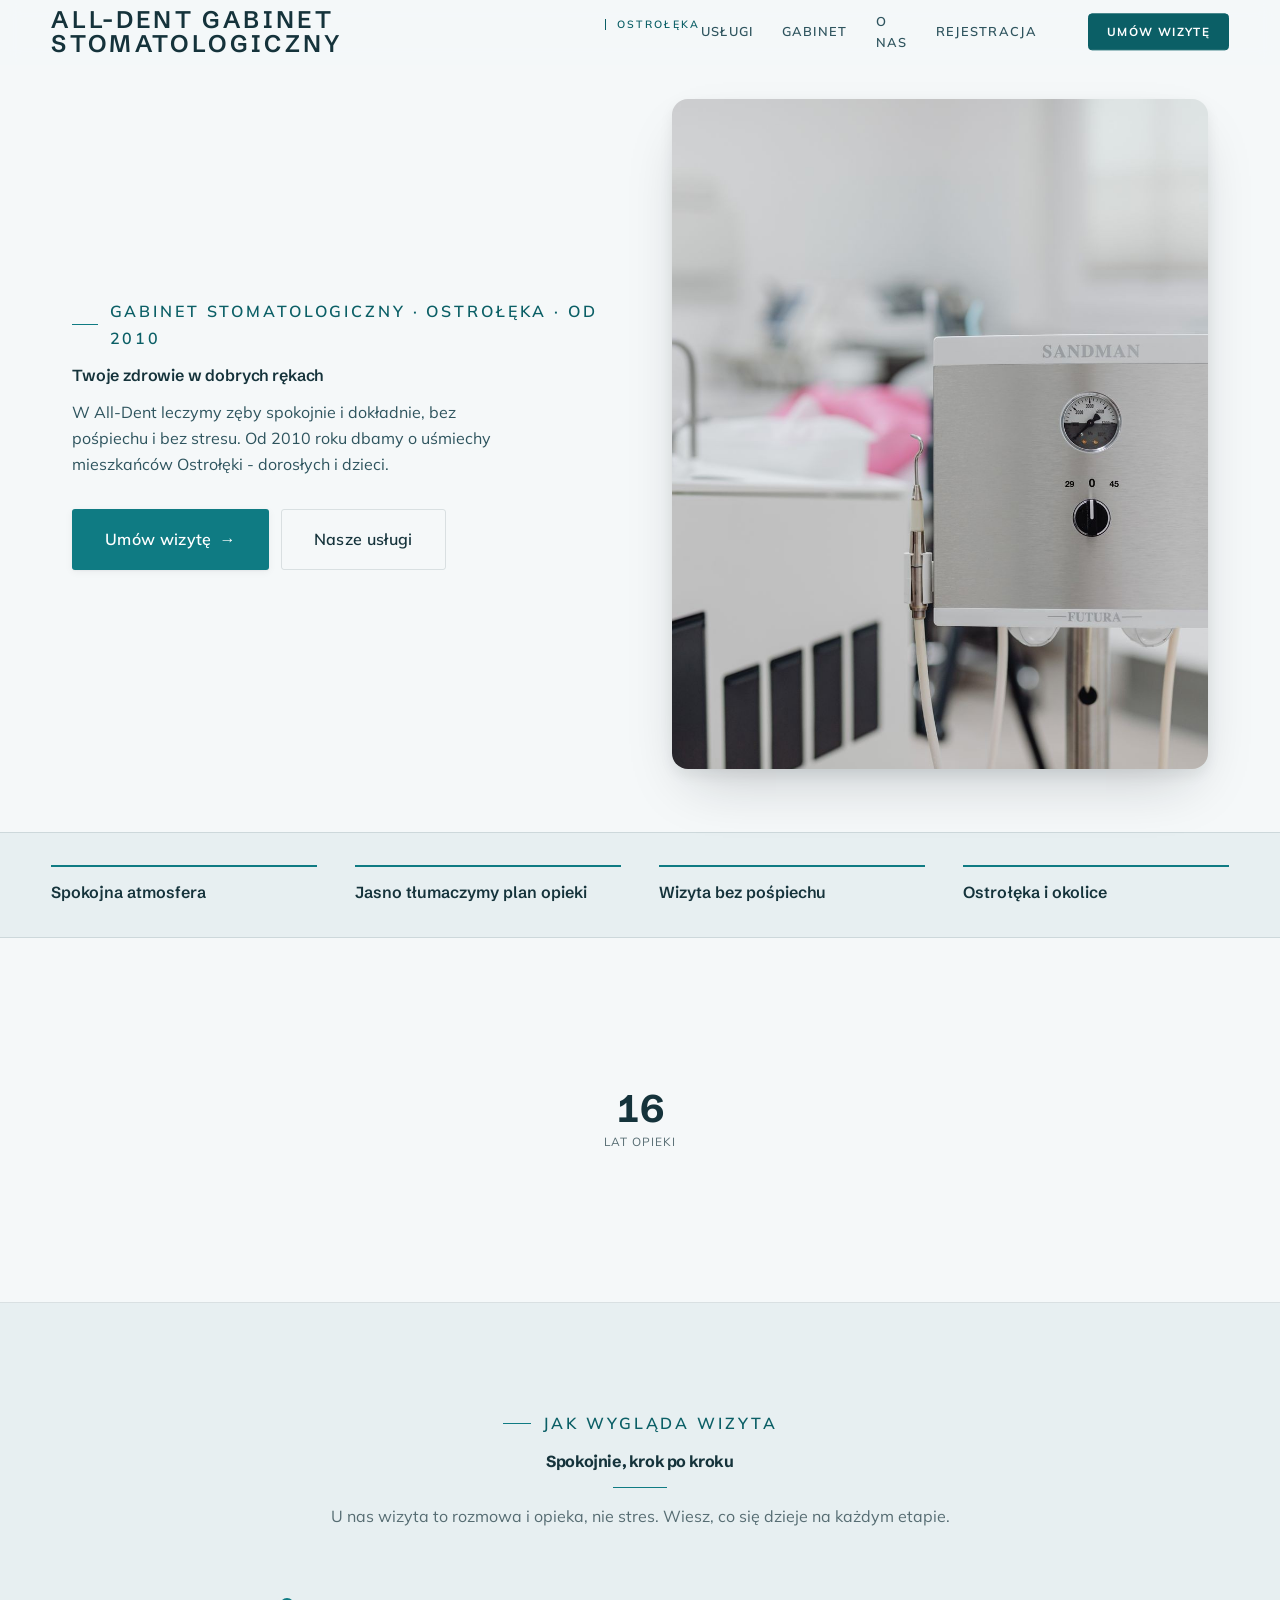
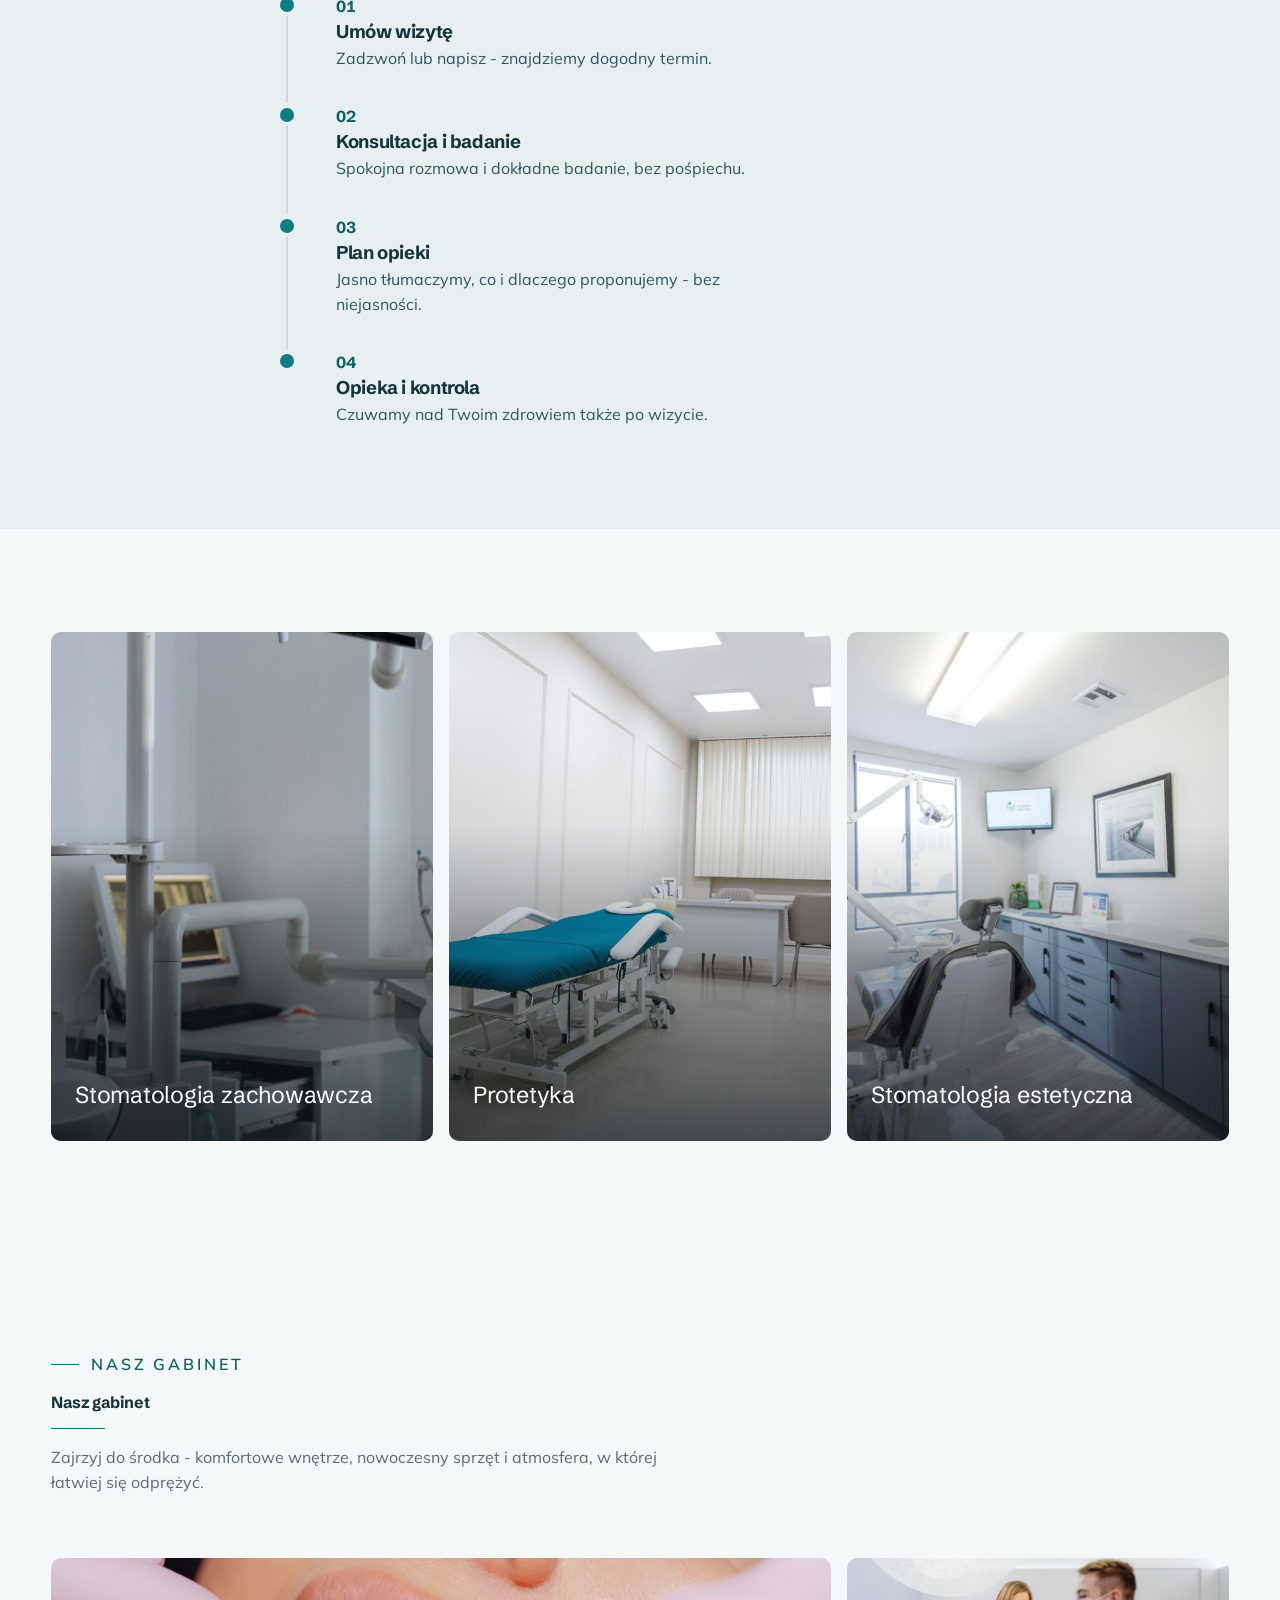
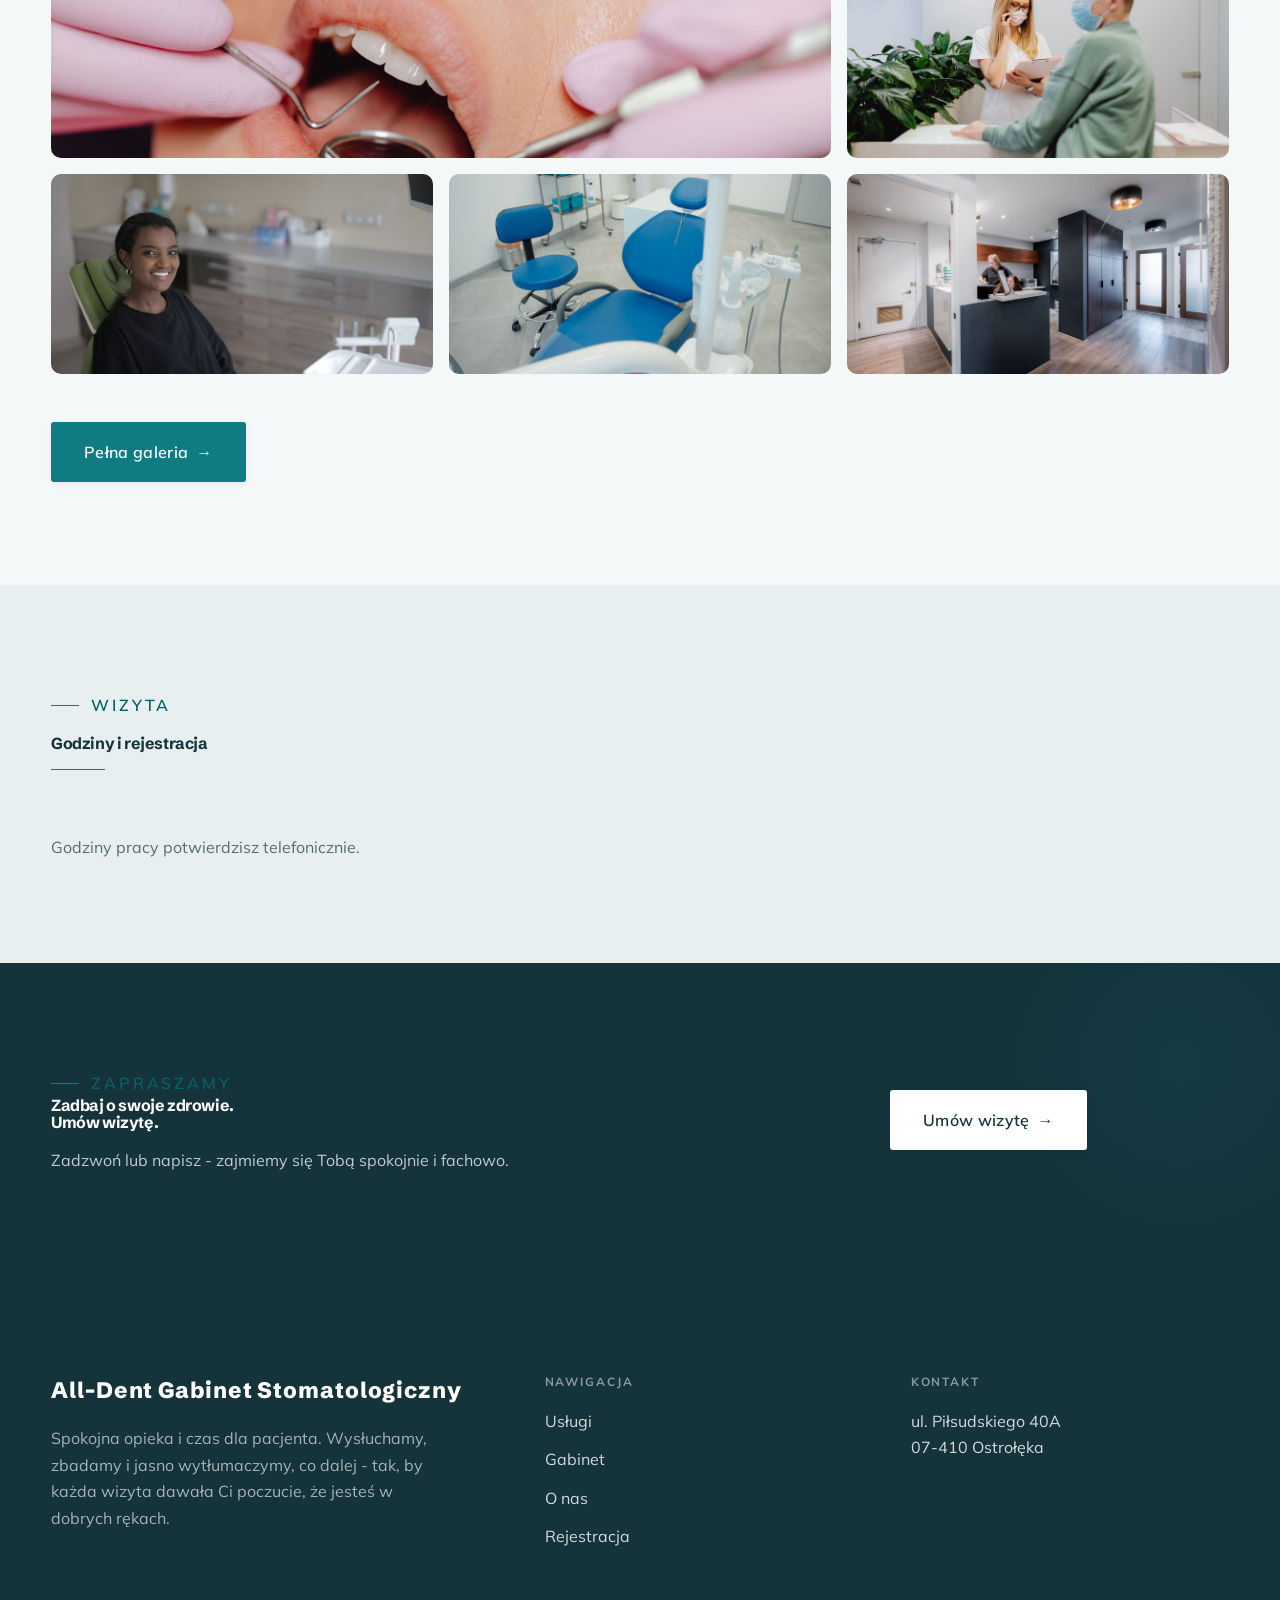
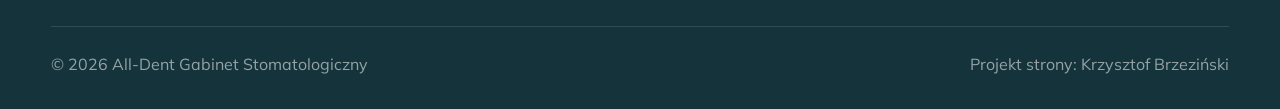
==== index.html @ 3e4795da "Strona demo: cezary-pakula" ====
<!DOCTYPE html>
<html lang="pl">
<head>
<meta charset="UTF-8">
<meta name="viewport" content="width=device-width, initial-scale=1.0">
<title>All-Dent Gabinet Stomatologiczny - Gabinet stomatologiczny · Ostrołęka</title>
<meta name="description" content="All-Dent Gabinet Stomatologiczny - gabinet stomatologiczny w Ostrołęce od 2010 roku. Stomatologia zachowawcza, estetyczna, protetyka, leczenie kanałowe i opieka nad dziećmi w spokojnej, dyskretnej atmosferze. Umów wizytę.">
<link rel="preconnect" href="https://fonts.googleapis.com">
<link rel="preconnect" href="https://fonts.gstatic.com" crossorigin>
<link href="https://fonts.googleapis.com/css2?family=Schibsted+Grotesk:wght@500;600;700&family=Mulish:wght@400;500;600;700&display=swap" rel="stylesheet">
<link rel="stylesheet" href="assets/styles.css">
</head>
<body>

<header class="nav">
  <div class="wrap nav-inner">
    <a class="brand" href="index.html"><span class="name">All-Dent Gabinet Stomatologiczny</span><span class="sub">Ostrołęka</span></a>
    <nav class="nav-links">
      <a href="oferta.html">Usługi</a>
      <a href="realizacje.html">Gabinet</a>
      <a href="o-nas.html">O nas</a>
      <a href="kontakt.html">Rejestracja</a>
      <a href="kontakt.html" class="btn btn-accent">Umów wizytę</a>
    </nav>
    <button class="nav-toggle" aria-label="Menu"><span></span><span></span><span></span></button>
  </div>
</header>

<section class="hero-klinika">
  <img class="hk-photo" src="img/hero.jpg" alt="All-Dent Gabinet Stomatologiczny">
  <div class="hk-panel">
      <span class="eyebrow">Gabinet stomatologiczny · Ostrołęka · od 2010</span>
      <h1 class="hk-title">Twoje zdrowie w dobrych rękach</h1>
      <p class="hk-lead">W All-Dent leczymy zęby spokojnie i dokładnie, bez pośpiechu i bez stresu. Od 2010 roku dbamy o uśmiechy mieszkańców Ostrołęki - dorosłych i dzieci.</p>
      <div class="hk-actions">
        <a href="kontakt.html" class="btn btn-accent">Umów wizytę <span class="arr">→</span></a>
        <a href="oferta.html" class="btn btn-ghost">Nasze usługi</a>
      </div>
  </div>
</section>
<section class="komfort-bar">
  <div class="wrap">
    <ul class="kb-row">
      <li class="reveal"><span class="kb-tick"></span>Spokojna atmosfera</li>
      <li class="reveal"><span class="kb-tick"></span>Jasno tłumaczymy plan opieki</li>
      <li class="reveal"><span class="kb-tick"></span>Wizyta bez pośpiechu</li>
      <li class="reveal"><span class="kb-tick"></span>Ostrołęka i okolice</li>
    </ul>
  </div>
</section>
<section class="trust-band-klinika">
  <div class="wrap">
    <div class="kt-stats">
      <div class="kt-stat reveal"><span class="kt-num">16</span><span class="kt-lab">lat opieki</span></div>
    </div>
  </div>
</section>
<section class="proces klinika">
  <div class="wrap">
    <div class="head center reveal">
      <span class="eyebrow">Jak wygląda wizyta</span>
      <h2>Spokojnie, krok po kroku</h2>
      <p>U nas wizyta to rozmowa i opieka, nie stres. Wiesz, co się dzieje na każdym etapie.</p>
    </div>
    <ol class="proces-line">
      <li class="reveal"><span class="pno">01</span><h3>Umów wizytę</h3><p>Zadzwoń lub napisz - znajdziemy dogodny termin.</p></li>
      <li class="reveal"><span class="pno">02</span><h3>Konsultacja i badanie</h3><p>Spokojna rozmowa i dokładne badanie, bez pośpiechu.</p></li>
      <li class="reveal"><span class="pno">03</span><h3>Plan opieki</h3><p>Jasno tłumaczymy, co i dlaczego proponujemy - bez niejasności.</p></li>
      <li class="reveal"><span class="pno">04</span><h3>Opieka i kontrola</h3><p>Czuwamy nad Twoim zdrowiem także po wizycie.</p></li>
    </ol>
  </div>
</section>
<section class="gateways-band">
  <div class="wrap">
    <div class="gateways">
      <a href="oferta.html" class="gateway reveal"><img src="img/g1.jpg" alt="Stomatologia zachowawcza" loading="lazy"><span class="g-ttl">Stomatologia zachowawcza</span></a>
      <a href="oferta.html" class="gateway reveal"><img src="img/g2.jpg" alt="Protetyka" loading="lazy"><span class="g-ttl">Protetyka</span></a>
      <a href="oferta.html" class="gateway reveal"><img src="img/g3.jpg" alt="Stomatologia estetyczna" loading="lazy"><span class="g-ttl">Stomatologia estetyczna</span></a>
    </div>
  </div>
</section>
<section>
  <div class="wrap">
    <div class="head reveal">
      <span class="eyebrow">Nasz gabinet</span>
      <h2>Nasz gabinet</h2>
      <p>Zajrzyj do środka - komfortowe wnętrze, nowoczesny sprzęt i atmosfera, w której łatwiej się odprężyć.</p>
    </div>
    <div class="gallery">
      <div class="tile t-two3 reveal"><img src="img/g4.jpg" alt="Precyzyjne leczenie" loading="lazy"><div class="cap">Precyzyjne leczenie</div></div>
      <div class="tile t-third reveal"><img src="img/g5.jpg" alt="Rejestracja i konsultacja" loading="lazy"><div class="cap">Rejestracja i konsultacja</div></div>
      <div class="tile t-third reveal"><img src="img/g6.jpg" alt="Wizyta bez stresu" loading="lazy"><div class="cap">Wizyta bez stresu</div></div>
      <div class="tile t-third reveal"><img src="img/g7.jpg" alt="All-Dent Gabinet Stomatologiczny" loading="lazy"></div>
      <div class="tile t-third reveal"><img src="img/g8.jpg" alt="All-Dent Gabinet Stomatologiczny" loading="lazy"></div>
    </div>
    <div style="margin-top:var(--space-7)" class="reveal"><a href="realizacje.html" class="btn btn-accent">Pełna galeria <span class="arr">→</span></a></div>
  </div>
</section>
<section class="trust">
  <div class="wrap">
    <div class="head reveal">
      <span class="eyebrow">Wizyta</span>
      <h2>Godziny i rejestracja</h2>
    </div>
    <p class="reveal" style="color:var(--muted);max-width:48ch">Godziny pracy potwierdzisz telefonicznie.</p>
  </div>
</section>
<section class="cta">
  <div class="wrap">
    <div class="reveal">
      <span class="eyebrow">Zapraszamy</span>
      <h2>Zadbaj o swoje zdrowie. Umów wizytę.</h2>
      <p>Zadzwoń lub napisz - zajmiemy się Tobą spokojnie i fachowo.</p>
    </div>
    <div class="cta-actions reveal">
      <a href="kontakt.html" class="btn btn-light">Umów wizytę <span class="arr">→</span></a>
    </div>
  </div>
</section>

<footer>
  <div class="wrap">
    <div class="foot-grid">
      <div class="foot-brand">
        <div class="name">All-Dent Gabinet Stomatologiczny</div>
        <p>Spokojna opieka i czas dla pacjenta. Wysłuchamy, zbadamy i jasno wytłumaczymy, co dalej - tak, by każda wizyta dawała Ci poczucie, że jesteś w dobrych rękach.</p>
      </div>
      <div class="foot-col">
        <h4>Nawigacja</h4>
        <a href="oferta.html">Usługi</a>
        <a href="realizacje.html">Gabinet</a>
        <a href="o-nas.html">O nas</a>
        <a href="kontakt.html">Rejestracja</a>
      </div>
      <div class="foot-col">
        <h4>Kontakt</h4>
        <p>ul. Piłsudskiego 40A<br>07-410 Ostrołęka</p>
      </div>
    </div>
    <div class="foot-bot">
      <span>© 2026 All-Dent Gabinet Stomatologiczny</span>
      <span>Projekt strony: Krzysztof Brzeziński</span>
    </div>
  </div>
</footer>
<div class="sticky-reserve"><a class="sr-book" href="kontakt.html">Umów wizytę</a></div>

<script src="assets/main.js"></script>
</body>
</html>
---- assets/styles.css ----
/* ============================================================
   STOLBASZ — premium, architektoniczny B2B fit-out
   Jasna paleta, zero brązu. System wg premium-web-craft.
   Projekt strony: Krzysztof Brzeziński
   ============================================================ */

:root{
  /* PALETA — jasna, architektoniczna, chłodna */
  --paper:#F5F8F9;          /* główne tło */
  --paper-2:#E7EFF1;        /* sekcje alternatywne (chłodny jasny szary) */
  --paper-3:#E7EFF1;        /* delikatne wypełnienia */
  --ink:#15333B;            /* tekst główny — chłodny grafit */
  --ink-soft:#2E545E;       /* nagłówki drugorzędne */
  --muted:#566C72;          /* tekst poboczny */
  --line:rgba(21,51,59,.12);/* hairline */
  --accent:#0F7B83;         /* stonowany petrol-slate — jedyny akcent */
  --accent-d:#0B5F66;
  --accent-soft:rgba(15,123,131,.10);
  --dark:#15333B;           /* sekcje ciemne (stopka/CTA) */

  /* ODSTĘPY — skala 4/8 */
  --space-1:4px; --space-2:8px; --space-3:12px; --space-4:16px; --space-5:24px;
  --space-6:32px; --space-7:48px; --space-8:64px; --space-9:96px; --space-10:128px;

  /* TYPOGRAFIA — fluid clamp() */
  --text-sm:clamp(.82rem,.8rem+.1vw,.9rem);
  --text-base:clamp(1rem,.97rem+.15vw,1.1rem);
  --text-lg:clamp(1.12rem,1.05rem+.3vw,1.3rem);
  --text-h3:clamp(1.2rem,1.1rem+.5vw,1.5rem);
  --text-h2:clamp(1.9rem,1.5rem+1.9vw,2.8rem);
  --text-h1:clamp(2.6rem,1.9rem+3.6vw,4.6rem);

  /* PROMIENIE — architektoniczne, raczej ostre */
  --r-sm:3px; --r-md:6px; --r-lg:10px;

  /* RUCH */
  --ease:cubic-bezier(.25,.46,.45,.94); --dur:.24s;

  /* CIENIE — miękkie, warstwowe */
  --sh-sm:0 1px 2px rgba(16,24,32,.04), 0 2px 8px rgba(16,24,32,.05);
  --sh-md:0 2px 6px rgba(16,24,32,.05), 0 12px 28px -8px rgba(16,24,32,.12);
  --sh-lg:0 6px 14px rgba(16,24,32,.07), 0 26px 56px -18px rgba(16,24,32,.22);

  --hairline:1px solid var(--line);

  --font-display:'Schibsted Grotesk','Inter',sans-serif;
  --font-body:'Mulish',sans-serif;
}

*{box-sizing:border-box;margin:0;padding:0}
html{scroll-behavior:smooth}
body{
  font-family:var(--font-body);
  font-size:var(--text-base);
  line-height:1.65;
  color:var(--ink);
  background:var(--paper);
  -webkit-font-smoothing:antialiased;
  text-rendering:optimizeLegibility;
}
img{max-width:100%;display:block}
a{color:inherit;text-decoration:none}

.wrap{width:min(92%,1180px);margin-inline:auto}
section{padding-block:clamp(52px,6.5vw,96px)}

h1,h2,h3{font-family:var(--font-display);font-weight:700;line-height:1.08;letter-spacing:-.02em;color:var(--ink)}
h1{font-size:var(--text-h1);letter-spacing:-.035em}
h2{font-size:var(--text-h2);letter-spacing:-.025em}
h3{font-size:var(--text-h3)}
p{max-width:65ch}

.eyebrow{
  font-family:var(--font-body);
  font-size:var(--text-sm);
  font-weight:600;
  letter-spacing:.18em;
  text-transform:uppercase;
  color:var(--accent);
  display:inline-flex;align-items:center;gap:var(--space-3);
}
.eyebrow::before{content:"";width:28px;height:1px;background:var(--accent);display:inline-block}

.muted{color:var(--muted)}
.lead{font-size:var(--text-lg);line-height:1.55;color:var(--ink-soft);max-width:50ch}

/* ---------- BUTTONS ---------- */
.btn{
  display:inline-flex;align-items:center;gap:var(--space-2);
  font-weight:600;font-size:var(--text-sm);letter-spacing:.02em;
  padding:var(--space-4) var(--space-6);
  border-radius:var(--r-sm);
  transition:transform var(--dur) var(--ease),box-shadow var(--dur) var(--ease),background var(--dur) var(--ease);
  cursor:pointer;border:1px solid transparent;
}
.btn-accent{background:var(--accent);color:#fff;box-shadow:var(--sh-sm)}
.btn-accent:hover{background:var(--accent-d);transform:translateY(-2px);box-shadow:var(--sh-md)}
.btn-accent:active{transform:translateY(0);box-shadow:var(--sh-sm)}
.btn-ghost{background:transparent;color:var(--ink);border-color:var(--line)}
.btn-ghost:hover{border-color:var(--accent);color:var(--accent);transform:translateY(-2px)}
.btn-light{background:#fff;color:var(--ink);box-shadow:var(--sh-sm)}
.btn-light:hover{transform:translateY(-2px);box-shadow:var(--sh-md)}
.btn .arr{transition:transform var(--dur) var(--ease)}
.btn:hover .arr{transform:translateX(4px)}

/* ---------- NAV ---------- */
.nav{
  position:sticky;top:0;z-index:50;
  background:color-mix(in srgb,var(--paper) 88%,transparent);
  backdrop-filter:saturate(140%) blur(10px);
  border-bottom:var(--hairline);
}
.nav-inner{display:flex;align-items:center;justify-content:space-between;height:72px}
.brand{display:flex;flex-direction:column;line-height:1}
.brand .name{font-family:var(--font-display);font-weight:800;font-size:1.35rem;letter-spacing:.04em}
.brand .sub{font-size:.62rem;letter-spacing:.34em;text-transform:uppercase;color:var(--muted);margin-top:5px}
.nav-links{display:flex;align-items:center;gap:var(--space-6)}
.nav-links a{font-size:var(--text-sm);font-weight:500;color:var(--ink-soft);position:relative;padding-block:4px;transition:color var(--dur) var(--ease)}
.nav-links a::after{content:"";position:absolute;left:0;bottom:0;width:0;height:1.5px;background:var(--accent);transition:width var(--dur) var(--ease)}
.nav-links a:hover,.nav-links a.active{color:var(--ink)}
.nav-links a:hover::after,.nav-links a.active::after{width:100%}
.nav-links .btn{padding:var(--space-2) var(--space-5)}
/* przyciski w nav: właściwy kolor (przebij .nav-links a) + bez podkreślenia */
.nav-links a.btn-accent{color:#fff}
.nav-links a.btn-ghost,.nav-links a.btn-light{color:var(--ink)}
.nav-links a.btn::after{display:none}
.nav-toggle{display:none;background:none;border:none;cursor:pointer;flex-direction:column;gap:5px;padding:8px}
.nav-toggle span{width:24px;height:2px;background:var(--ink);transition:var(--dur)}

/* ---------- HERO (split) ---------- */
.hero{position:relative;overflow:hidden;border-bottom:var(--hairline)}
.hero-grid{display:grid;grid-template-columns:1.05fr .95fr;gap:clamp(24px,4vw,60px);align-items:center;
  padding-block:clamp(36px,4.5vw,64px)}
.hero-copy .eyebrow{margin-bottom:var(--space-5)}
.hero-copy h1{margin-bottom:var(--space-5)}
.hero-copy .lead{margin-bottom:var(--space-7)}
.hero-actions{display:flex;flex-wrap:wrap;gap:var(--space-4)}
.hero-art{position:relative;aspect-ratio:4/3;border-radius:var(--r-lg);overflow:hidden;box-shadow:var(--sh-lg)}
.hero-art img{width:100%;height:100%;object-fit:cover}
.hero-art::after{content:"";position:absolute;inset:0;background:linear-gradient(180deg,transparent 55%,rgba(18,24,28,.28))}
.hero-badge{position:absolute;left:var(--space-5);bottom:var(--space-5);z-index:2;
  background:rgba(252,252,251,.94);backdrop-filter:blur(4px);
  border-radius:var(--r-md);padding:var(--space-4) var(--space-5);box-shadow:var(--sh-md);max-width:78%}
.hero-badge strong{display:block;font-family:var(--font-display);font-size:1rem;letter-spacing:-.01em}
.hero-badge span{font-size:var(--text-sm);color:var(--muted)}

/* ---------- HERO duży / kinowy (strona główna) ---------- */
.hero-cine{position:relative;min-height:clamp(560px,82vh,840px);min-height:clamp(560px,82svh,840px);display:flex;align-items:center;overflow:hidden;border-bottom:var(--hairline)}
.hero-cine>img{position:absolute;inset:0;width:100%;height:100%;object-fit:cover;z-index:0}
.hero-cine::after{content:"";position:absolute;inset:0;z-index:1;
  background:linear-gradient(95deg,rgba(13,18,23,.86) 0%,rgba(13,18,23,.64) 32%,rgba(13,18,23,.24) 62%,rgba(13,18,23,.04) 100%)}
.hero-cine .wrap{position:relative;z-index:2;padding-block:var(--space-8)}
.hero-cine .hero-copy{max-width:660px}
.hero-cine .eyebrow{color:#fff;margin-bottom:var(--space-5)}
.hero-cine .eyebrow::before{background:#fff}
.hero-cine h1{color:#fff;margin-bottom:var(--space-5);font-size:clamp(2.9rem,2rem+4.4vw,5.2rem)}
.hero-cine .lead{color:rgba(255,255,255,.92);max-width:48ch;margin-bottom:var(--space-7)}
.hero-cine .hero-actions{display:flex;flex-wrap:wrap;gap:var(--space-4)}
@media(max-width:680px){
  .hero-cine{min-height:clamp(520px,76vh,640px);min-height:clamp(520px,76svh,640px);align-items:flex-end}
  .hero-cine::after{background:linear-gradient(0deg,rgba(13,18,23,.9) 6%,rgba(13,18,23,.45) 55%,rgba(13,18,23,.25) 100%)}
  .hero-cine .wrap{padding-bottom:var(--space-9)}
}

/* full-bleed hero variant (podstrony) */
.pagehead{position:relative;min-height:46vh;min-height:46svh;display:flex;align-items:flex-end;overflow:hidden;border-bottom:var(--hairline)}
.pagehead img{position:absolute;inset:0;width:100%;height:100%;object-fit:cover}
.pagehead::after{content:"";position:absolute;inset:0;background:linear-gradient(180deg,rgba(18,24,28,.25),rgba(18,24,28,.62))}
.pagehead .wrap{position:relative;z-index:2;padding-block:var(--space-9);color:#fff}
.pagehead h1{color:#fff;max-width:18ch}
.pagehead .eyebrow{color:#fff}
.pagehead .eyebrow::before{background:#fff}
.pagehead p{color:rgba(255,255,255,.86);margin-top:var(--space-4);max-width:54ch}

/* ---------- STRIP (pasek skrótów / liczby) ---------- */
.strip{background:var(--dark);color:#fff}
.strip .wrap{display:grid;grid-template-columns:repeat(4,1fr);gap:var(--space-6);padding-block:var(--space-8)}
.strip .item .k{font-family:var(--font-display);font-size:clamp(1.6rem,1.2rem+1.4vw,2.4rem);font-weight:800;letter-spacing:-.02em;color:#fff}
.strip .item .v{font-size:var(--text-sm);color:rgba(255,255,255,.66);margin-top:var(--space-2);line-height:1.45}
.strip .item{border-left:2px solid var(--accent);padding-left:var(--space-5)}

/* ---------- SECTION HEAD ---------- */
.head{max-width:48rem;margin-bottom:var(--space-8)}
.head.center{margin-inline:auto;text-align:center}
.head .eyebrow{margin-bottom:var(--space-4)}
.head h2{margin-bottom:var(--space-4)}
.head p{color:var(--muted);font-size:var(--text-lg);line-height:1.55}
.head.center p{margin-inline:auto}

/* ---------- INTRO SPLIT ---------- */
.split{display:grid;grid-template-columns:.92fr 1.08fr;gap:clamp(28px,5vw,80px);align-items:center}
.split.rev{grid-template-columns:1.08fr .92fr}
.split.rev .split-art{order:-1}
.split-art{position:relative;aspect-ratio:5/4;border-radius:var(--r-lg);overflow:hidden;box-shadow:var(--sh-lg)}
.split-art img{width:100%;height:100%;object-fit:cover}
.split-copy h2{margin-bottom:var(--space-5)}
.split-copy p+p{margin-top:var(--space-4)}
.split-copy .btn{margin-top:var(--space-6)}

/* ---------- SERVICES (zakres) ---------- */
.svc-grid{display:grid;grid-template-columns:repeat(auto-fit,minmax(280px,1fr));gap:var(--space-5)}
.svc{background:#fff;border:var(--hairline);border-radius:var(--r-md);padding:var(--space-7) var(--space-6);
  transition:transform var(--dur) var(--ease),box-shadow var(--dur) var(--ease),border-color var(--dur) var(--ease);
  position:relative;overflow:hidden}
.svc::before{content:"";position:absolute;left:0;top:0;width:3px;height:0;background:var(--accent);transition:height var(--dur) var(--ease)}
.svc:hover{transform:translateY(-4px);box-shadow:var(--sh-md);border-color:transparent}
.svc:hover::before{height:100%}
.svc .ic{font-family:var(--font-display);font-size:.8rem;font-weight:700;letter-spacing:.12em;color:var(--accent);margin-bottom:var(--space-4)}
.svc h3{margin-bottom:var(--space-3);font-size:1.22rem}
.svc p{color:var(--muted);font-size:var(--text-base);line-height:1.6}

/* big detailed service rows */
.svc-row{display:grid;grid-template-columns:.8fr 1.2fr;gap:clamp(20px,4vw,60px);align-items:center;padding-block:var(--space-8)}
.svc-row+.svc-row{border-top:var(--hairline)}
.svc-row.rev{grid-template-columns:1.2fr .8fr}
.svc-row.rev .svc-row-art{order:-1}
.svc-row-art{aspect-ratio:4/3;border-radius:var(--r-md);overflow:hidden;box-shadow:var(--sh-md)}
.svc-row-art img{width:100%;height:100%;object-fit:cover}
.svc-row h3{font-size:1.5rem;margin-bottom:var(--space-4)}
.svc-row .num{font-family:var(--font-display);font-size:.85rem;font-weight:700;letter-spacing:.14em;color:var(--accent);display:block;margin-bottom:var(--space-3)}
.svc-row ul{list-style:none;margin-top:var(--space-4);display:flex;flex-direction:column;gap:var(--space-2)}
.svc-row li{position:relative;padding-left:var(--space-5);color:var(--muted);font-size:var(--text-base)}
.svc-row li::before{content:"";position:absolute;left:0;top:.62em;width:8px;height:1px;background:var(--accent)}

/* ---------- GALLERY (realizacje) ---------- */
.gallery{display:grid;grid-template-columns:repeat(12,1fr);gap:var(--space-4);grid-auto-rows:200px}
/* GALERIA MASONRY — pionowe zdjęcia (portrety beauty/wellness) bez przycinania: kolumny, height auto */
.gallery-masonry{column-count:3;column-gap:var(--space-4)}
@media(max-width:900px){.gallery-masonry{column-count:2}}
@media(max-width:560px){.gallery-masonry{column-count:1}}
.gallery-masonry .m-tile{break-inside:avoid;margin:0 0 var(--space-4);padding:0;position:relative;overflow:hidden;border-radius:var(--r-md);border:1px solid var(--line)}
.gallery-masonry .m-tile img{width:100%;height:auto;display:block}
.gallery-masonry .m-tile .cap{position:absolute;left:0;right:0;bottom:0;padding:var(--space-4);color:#fff;background:linear-gradient(0deg,rgba(0,0,0,.55),transparent);font-size:var(--text-sm)}
.gallery-masonry .m-tile .cap small{display:block;font-weight:400;opacity:.78;letter-spacing:.04em;text-transform:uppercase;font-size:.66rem;margin-top:3px}
.tile{position:relative;overflow:hidden;border-radius:var(--r-md);box-shadow:var(--sh-sm);
  transition:transform var(--dur) var(--ease),box-shadow var(--dur) var(--ease)}
.tile img{width:100%;height:100%;object-fit:cover;transition:transform .6s var(--ease)}
.tile:hover{box-shadow:var(--sh-md)}
.tile:hover img{transform:scale(1.05)}
.tile .cap{position:absolute;left:0;right:0;bottom:0;padding:var(--space-5) var(--space-4) var(--space-4);
  background:linear-gradient(transparent,rgba(18,24,28,.78));color:#fff;
  font-size:var(--text-sm);font-weight:600;letter-spacing:.01em;
  opacity:0;transform:translateY(8px);transition:var(--dur) var(--ease)}
.tile:hover .cap{opacity:1;transform:translateY(0)}
.tile .cap small{display:block;font-weight:400;opacity:.78;letter-spacing:.04em;text-transform:uppercase;font-size:.66rem;margin-top:3px}
/* bento spans */
.t-wide{grid-column:span 6}
.t-tall{grid-column:span 6;grid-row:span 2}
.t-std{grid-column:span 6}
.t-third{grid-column:span 4}
.t-two3{grid-column:span 8}

/* ---------- TRUST / WIARYGODNOŚĆ ---------- */
.trust{background:var(--paper-2)}
.trust-grid{display:grid;grid-template-columns:repeat(auto-fit,minmax(240px,1fr));gap:var(--space-5);margin-top:var(--space-7)}
.trust-card{background:#fff;border-radius:var(--r-md);padding:var(--space-7) var(--space-6);box-shadow:var(--sh-sm);border-top:3px solid var(--accent)}
.trust-card .big{font-family:var(--font-display);font-size:clamp(1.8rem,1.3rem+1.6vw,2.6rem);font-weight:800;letter-spacing:-.02em;color:var(--ink);line-height:1}
.trust-card h3{font-size:1.12rem;margin:var(--space-3) 0 var(--space-2)}
.trust-card p{color:var(--muted);font-size:var(--text-base);line-height:1.55}

/* ---------- CTA band ---------- */
.cta{background:var(--dark);color:#fff;position:relative;overflow:hidden}
.cta .wrap{display:grid;grid-template-columns:1.4fr .6fr;gap:var(--space-7);align-items:center;position:relative;z-index:2}
.cta h2{color:#fff;max-width:20ch}
.cta p{color:rgba(255,255,255,.74);margin-top:var(--space-4)}
.cta-actions{display:flex;flex-direction:column;gap:var(--space-3);align-items:flex-start}
.cta::before{content:"";position:absolute;right:-80px;top:-80px;width:360px;height:360px;border-radius:50%;
  background:radial-gradient(circle,var(--accent-soft),transparent 70%)}

/* ---------- CONTACT ---------- */
.contact-grid{display:grid;grid-template-columns:.85fr 1.15fr;gap:clamp(28px,4vw,56px);align-items:start}
.info-list{display:flex;flex-direction:column;gap:var(--space-2)}
.info-row{display:flex;gap:var(--space-4);align-items:flex-start;padding-block:var(--space-4);border-bottom:var(--hairline)}
.info-row .ic{flex:none;width:42px;height:42px;display:grid;place-items:center;border-radius:50%;
  background:var(--accent-soft);color:var(--accent);font-size:1.05rem}
.info-row .lbl{font-size:.72rem;letter-spacing:.14em;text-transform:uppercase;color:var(--muted)}
.info-row .val{font-weight:600;font-size:var(--text-base);margin-top:2px}
.info-row a.val:hover{color:var(--accent)}
.map{border:none;border-radius:var(--r-lg);box-shadow:var(--sh-md);width:100%;height:100%;min-height:380px;filter:grayscale(.2) contrast(1.02)}
.form{background:#fff;border:var(--hairline);border-radius:var(--r-lg);padding:clamp(24px,3vw,40px);box-shadow:var(--sh-sm)}
.form .fld{margin-bottom:var(--space-5)}
.form label{display:block;font-size:var(--text-sm);font-weight:600;margin-bottom:var(--space-2)}
.form input,.form textarea{width:100%;font-family:inherit;font-size:var(--text-base);color:var(--ink);
  padding:var(--space-4);border:var(--hairline);border-radius:var(--r-sm);background:var(--paper);transition:border-color var(--dur)}
.form input:focus,.form textarea:focus{outline:none;border-color:var(--accent);background:#fff}
.form textarea{resize:vertical;min-height:120px}
.form .note{font-size:var(--text-sm);color:var(--muted);margin-top:var(--space-3)}

/* ---------- FOOTER ---------- */
footer{background:var(--dark);color:#fff;padding-block:var(--space-9) var(--space-6)}
.foot-grid{display:grid;grid-template-columns:1.4fr 1fr 1fr;gap:var(--space-7);margin-bottom:var(--space-8)}
.foot-brand .name{font-family:var(--font-display);font-weight:800;font-size:1.4rem;letter-spacing:.04em}
.foot-brand p{color:rgba(255,255,255,.62);margin-top:var(--space-4);font-size:var(--text-base);max-width:38ch}
.foot-col h4{font-size:.74rem;letter-spacing:.16em;text-transform:uppercase;color:rgba(255,255,255,.5);margin-bottom:var(--space-4)}
.foot-col a,.foot-col p{display:block;color:rgba(255,255,255,.82);font-size:var(--text-base);margin-bottom:var(--space-3)}
.foot-col a:hover{color:#fff}
.foot-bot{border-top:1px solid rgba(255,255,255,.12);padding-top:var(--space-5);display:flex;justify-content:space-between;flex-wrap:wrap;gap:var(--space-3);
  font-size:var(--text-sm);color:rgba(255,255,255,.55)}
.foot-bot a:hover{color:#fff}

/* ---------- REVEAL ---------- */
.reveal{opacity:0;transform:translateY(22px);transition:opacity .6s var(--ease),transform .6s var(--ease)}
.reveal.in{opacity:1;transform:none}

/* ---------- RESPONSIVE ---------- */
@media(max-width:920px){
  .hero-grid,.split,.split.rev,.svc-row,.svc-row.rev,.cta .wrap,.contact-grid,.foot-grid{grid-template-columns:1fr}
  .split.rev .split-art,.svc-row.rev .svc-row-art{order:0}
  .hero-art{aspect-ratio:16/10;max-height:420px}
  .strip .wrap{grid-template-columns:repeat(2,1fr);gap:var(--space-7)}
  .gallery{grid-auto-rows:180px}
  .t-wide,.t-tall,.t-std,.t-third,.t-two3{grid-column:span 6}
  .t-tall{grid-row:span 1}
  .cta-actions{flex-direction:row;flex-wrap:wrap}
  .foot-grid{gap:var(--space-6)}
}
@media(max-width:680px){
  .nav-links{position:fixed;inset:72px 0 auto 0;background:var(--paper);flex-direction:column;align-items:stretch;
    gap:0;padding:var(--space-4) 6%;border-bottom:var(--hairline);box-shadow:var(--sh-md);
    transform:translateY(-120%);transition:transform var(--dur) var(--ease)}
  .nav-links.open{transform:translateY(0)}
  .nav-links a{padding-block:var(--space-4);border-bottom:var(--hairline)}
  .nav-links .btn{margin-top:var(--space-3);justify-content:center}
  .nav-toggle{display:flex}
  .strip .wrap{grid-template-columns:1fr}
  .gallery{grid-template-columns:repeat(6,1fr)}
  .foot-grid{grid-template-columns:1fr}
}
@media(prefers-reduced-motion:reduce){
  *{animation-duration:.01ms!important;transition:none!important}
  .reveal{opacity:1!important;transform:none!important}
  html{scroll-behavior:auto}
}

/* ============================================================
   PREMIUM LAYER — destylat deep-researchu branż (anty-AI, spokój).
   Zmienne STOLBASZ (--accent/--ink/--paper/--line/--dark). Ruch ledwo
   zauważalny, krzywa cubic-bezier(.16,.84,.44,1); prefers-reduced-motion
   pokryte blanketem wyżej. Karty hairline zamiast cieni = #1 sygnał „nie-AI".
   ============================================================ */

/* więcej oddechu między sekcjami (liderzy: 110-130px) */
section{padding-block:clamp(64px,8vw,128px)}

/* 1) Aksamitny reveal — dłuższa, miękka krzywa zamiast „skoku" */
.reveal{transition:opacity .9s cubic-bezier(.16,.84,.44,1),transform .9s cubic-bezier(.16,.84,.44,1);will-change:opacity,transform}
/* stagger TYLKO w galerii (tam pozycja = porządek dzieci) */
.gallery .reveal:nth-child(2){transition-delay:.07s}
.gallery .reveal:nth-child(3){transition-delay:.14s}
.gallery .reveal:nth-child(4){transition-delay:.21s}
.gallery .reveal:nth-child(5){transition-delay:.28s}
.gallery .reveal:nth-child(6){transition-delay:.35s}

/* 2) Hero STATYCZNY na .hero-cine — Ken Burns CAŁKIEM WYŁĄCZONY 26.06 (3. zgłoszenie Szymona).
   GENEZA: animowanie scale na <img> hero z teksturami (cegły/framugi) re-samplinguje obraz
   klatka po klatce → na części ekranów drobne drganie/shimmer = „heroshot się trzęsie".
   translateY usunięto wcześniej, scale-only + will-change/GPU NIE wystarczyły do GWARANCJI gładkości.
   Krzysztof zażądał pewności („make sure, że błąd się nie pojawi") > efekt. Zero animacji = 0% drgania.
   Delikatny zoom zostaje TYLKO w pełnoekranowych hero gastro/studio (hg-bg/hs-bg — tło, inny
   mechanizm, chwalone, nigdy nie zgłaszane). NIE wracać do KB na .hero-cine bez realnego testu
   na sprzęcie klienta — to ryzyko regresji „trzęsienia”. */
/* BEZPIECZNY "wow" na hero = jednorazowy FADE-IN (opacity), nie zoom.
   opacity nie dotyka bitmapy → gładkie na KAŻDYM zdjęciu/ekranie/GPU, zero ryzyka migotania.
   Geometryczny ruch (scale/translate) na .hero-cine jest ZAKAZANY (bramka pilnuje). */
@keyframes heroFade{from{opacity:0}to{opacity:1}}
.hero-cine>img{transform:none;animation:heroFade 1.1s ease-out both}

/* 3) Akcentowy hairline pod nagłówkiem sekcji, który „rysuje się" przy wejściu */
.head h2{position:relative;padding-bottom:18px}
.head h2::after{content:"";position:absolute;left:0;bottom:0;height:1px;width:0;background:var(--accent);transition:width 1s cubic-bezier(.16,.84,.44,1) .15s}
.head.center h2::after{left:50%;transform:translateX(-50%)}
.head.reveal.in h2::after,.head.center.reveal.in h2::after{width:54px}

/* 4) Karty HAIRLINE zamiast cieni/zaokrągleń (najmocniejszy anty-AI detal) */
.svc{background:transparent;border:1px solid var(--line);border-radius:var(--r-sm);box-shadow:none}
.svc:hover{box-shadow:none;border-color:var(--accent);transform:translateY(-3px)}
.trust-card{background:transparent;box-shadow:none;border:1px solid var(--line);border-top:2px solid var(--accent);border-radius:var(--r-sm)}
.tile{box-shadow:none;border-radius:var(--r-sm)}
.tile:hover{box-shadow:none}

/* 5) Sticky-nav kondensuje się po przewinięciu (sygnał dopracowania) */
.nav{transition:box-shadow .4s ease,background .4s ease}
.nav.is-stuck{box-shadow:0 1px 0 var(--line),0 14px 30px -24px rgba(0,0,0,.45)}
.nav-inner{transition:height .35s var(--ease)}
.nav.is-stuck .nav-inner{height:60px}

/* 6) MANIFESTO — pełnoekranowy cytat-bohater (zastępuje generyczne „Dlaczego my") */
.manifesto{background:var(--paper-2);text-align:center}
.manifesto .wrap{max-width:60rem}
.manifesto p{font-family:var(--font-display);font-style:italic;font-size:clamp(1.6rem,1rem+2.4vw,2.8rem);line-height:1.32;color:var(--ink-soft);margin-inline:auto;max-width:26ch;position:relative;padding-top:var(--space-8)}
.manifesto p::before{content:"";position:absolute;top:0;left:50%;transform:translateX(-50%);width:54px;height:1px;background:var(--accent)}
.manifesto p span{color:var(--accent);font-style:italic}

/* 7) GATEWAYS — 3 duże bramy-zdjęcia (zamiast paska menu usług) */
.gateways{display:grid;grid-template-columns:repeat(3,1fr);gap:var(--space-4)}
.gateway{position:relative;aspect-ratio:3/4;overflow:hidden;border-radius:var(--r-sm);display:block}
.gateway img{width:100%;height:100%;object-fit:cover;transition:transform .8s var(--ease),filter .5s var(--ease)}
.gateway::after{content:"";position:absolute;inset:0;background:linear-gradient(180deg,transparent 38%,rgba(18,24,28,.74))}
.gateway:hover img{transform:scale(1.05);filter:brightness(1.05)}
.gateway .g-ttl{position:absolute;left:0;right:0;bottom:0;z-index:2;padding:var(--space-6) var(--space-5);color:#fff;font-family:var(--font-display);font-size:1.45rem;letter-spacing:-.01em;line-height:1.15}
.gateway .g-ttl small{display:block;font-family:var(--font-body);font-size:var(--text-sm);font-weight:400;opacity:.82;letter-spacing:.03em;margin-top:5px}
@media(max-width:760px){.gateways{grid-template-columns:1fr}.gateway{aspect-ratio:16/10}}

/* 8) LOGO klienta w nagłówku (gdy podane --logo) */
/* 52px domyślnie (feedback Bartka 06.07.2026: 40px ginęło, uwaga padła 3x; ~56px sprawdzone na żywym demie anna-borowiec-makeup) */
.brand-logo{height:52px;width:auto;max-width:240px;object-fit:contain;display:block}
.nav.is-stuck .brand-logo{height:44px}
@media(max-width:680px){.brand-logo{height:40px}}

/* === rodzina: klinika === */
/* ============================================================
   RODZINA: KLINIKA (dentysta / gabinet medyczny / weterynarz / fizjoterapia)
   Doklejane NA WIERZCH base.css. Skin gabinet (Schibsted Grotesk + kliniczny teal).
   Filozofia: ZAUFANIE + SPOKÓJ + "Umów wizytę". Anty-lęk, czysto, miękko (nie szpital).
   Tokeny TYLKO istniejące (--paper/--paper-2/--accent/--line/--ink/--sh-md/--r-lg).
   ============================================================ */

/* --- Miększe karty (anty-szpital, przyjazność) --- */
.svc,.trust-card,.tile,.gateway,.split-art,.svc-row-art{border-radius:var(--r-lg)}

/* --- PROCES WIZYTY (reskin proces-line: kropki teal, spokojnie) --- */
.proces.klinika{background:var(--paper-2)}
.proces.klinika .pno{color:var(--accent)}
.proces.klinika .proces-line li::after{background:var(--accent);box-shadow:0 0 0 4px var(--paper-2)}

/* --- ZESPÓŁ / LEKARZE (renderowane TYLKO z realnych danych z reconu; domyślnie sekcji brak) --- */
.zespol-grid{display:grid;grid-template-columns:repeat(auto-fit,minmax(15rem,1fr));gap:var(--space-6)}
.doc{margin:0;background:var(--paper);border:1px solid var(--line);border-radius:var(--r-lg);overflow:hidden;
  transition:transform .28s var(--ease),box-shadow .28s var(--ease)}
.doc:hover{transform:translateY(-4px);box-shadow:var(--sh-md)}
.doc-photo{aspect-ratio:4/5;overflow:hidden;background:var(--paper-2)}
.doc-photo img{width:100%;height:100%;object-fit:cover}
.doc figcaption{padding:var(--space-5)}
.doc-role{display:inline-block;font-size:.72rem;font-weight:700;letter-spacing:.12em;text-transform:uppercase;
  color:var(--accent);margin-bottom:var(--space-2)}
.doc-name{font-family:var(--font-display);font-size:1.12rem;margin-bottom:var(--space-2);line-height:1.2}
.doc-bio{color:var(--muted);font-size:var(--text-sm);line-height:1.55}

/* --- STICKY "Umów wizytę" (mobile) --- */
.sticky-reserve{display:none}
@media(max-width:820px){
  .sticky-reserve{display:flex;position:fixed;left:0;right:0;bottom:0;z-index:90;
    background:var(--line);box-shadow:0 -6px 20px -10px rgba(0,0,0,.4)}
  .sticky-reserve a{padding:15px 8px;text-align:center;font-weight:700;font-size:.95rem;letter-spacing:.01em}
  .sr-book{flex:1;background:var(--accent);color:#fff}
  .sr-call{width:60px;background:var(--paper);color:var(--ink);font-size:1.15rem;border-left:1px solid var(--line)}
  body{padding-bottom:56px}
}

/* ============================================================
   FAZA 3 - OSOBNY UKŁAD KLINIKA (research wf_f24cecd3 + krytyka z POLICZONYM WCAG). Doklejane na wierzch.
   Tożsamość: SPOKÓJ + ZAUFANIE MEDYCZNE + ANTY-LĘK. Jasno, czysto, profesjonalnie, ludzie z twarzami.
   ============================================================ */

/* --- P1 KONTRAST (krytyk policzył: --accent #0F7B83 jako mały tekst na paper-2 = 4.31 FAIL): mały tekst akcentowy -> accent-d (6.3-7.4). --muted naprawiony w skin.py. --- */
.eyebrow{color:var(--accent-d)}                       /* było --accent (4.31 na paper-2) */
.proces.klinika .pno{color:var(--accent-d)}
.doc-role{color:var(--accent-d)}

/* === HERO KLINIKA: jasny editorial split, zdjęcie OPRAWIONE (img PIERWSZE dziecko = blur-guard + mobilny stack), STATYCZNE === */
.hero-klinika{display:grid;grid-template-columns:1fr 1fr;gap:clamp(2rem,5vw,4.5rem);align-items:center;
  max-width:78rem;margin-inline:auto;background:var(--paper);
  padding:clamp(6rem,11svh,8.5rem) clamp(1.4rem,5vw,3.5rem) clamp(3rem,7vh,5rem)}
.hk-photo{order:2;width:100%;aspect-ratio:4/5;object-fit:cover;border-radius:16px;box-shadow:var(--sh-lg);background:var(--paper-2);display:block}
.hk-panel{order:-1;display:flex;flex-direction:column}     /* copy z lewej (panel order -1), zdjęcie z prawej */
.hk-title{font-family:var(--font-display);font-weight:600;line-height:1.07;letter-spacing:-.01em;
  font-size:clamp(2.1rem,1.6rem+2.2vw,3.4rem);color:var(--ink);margin:var(--space-4) 0 var(--space-4)}
.hk-lead{color:var(--ink-soft);font-size:var(--text-lg);line-height:1.6;max-width:44ch;margin-bottom:var(--space-6)}
.hk-actions{display:flex;flex-wrap:wrap;gap:var(--space-3)}
.hk-rating{margin-top:var(--space-5);color:var(--ink-soft);font-weight:600;font-size:var(--text-sm);font-variant-numeric:tabular-nums}
@media(max-width:860px){
  .hero-klinika{grid-template-columns:1fr;padding-top:clamp(5.5rem,11svh,7rem)}
  .hk-photo{order:-1;aspect-ratio:5/4}                     /* zdjęcie na górze (mobile); panel pod */
  .hk-panel{order:0}
}

/* === KOMFORT-BAR: zawsze-obecny ton anty-lęk; WŁASNY layout (kolumny z kreską-akcentem u góry), nie chipy jak promise-bar === */
.komfort-bar{background:var(--paper-2);border-block:1px solid var(--line);padding-block:0}
.komfort-bar .wrap{padding-block:var(--space-6)}
.kb-row{list-style:none;margin:0;padding:0;display:grid;grid-template-columns:repeat(auto-fit,minmax(13rem,1fr));gap:clamp(1rem,3vw,2.4rem)}
.kb-row li{display:flex;flex-direction:column;gap:.6rem;padding-top:var(--space-3);border-top:2px solid var(--accent);
  font-family:var(--font-display);font-weight:600;font-size:var(--text-base);color:var(--ink)}
.kb-tick{display:none}

/* === TRUST-BAND KLINIKA (gated): cyfry INK + akredytacje MONOCHROM (zakaz accent-na-tincie) === */
.trust-band-klinika{background:var(--paper);border-bottom:1px solid var(--line)}
.trust-band-klinika .wrap{display:flex;flex-wrap:wrap;align-items:center;justify-content:center;gap:clamp(1rem,3vw,2.6rem);padding-block:var(--space-7)}
.kt-stats{display:flex;flex-wrap:wrap;gap:clamp(1rem,3vw,2.6rem)}
.kt-stat{display:flex;flex-direction:column;align-items:center;text-align:center}
.kt-num{font-family:var(--font-display);font-weight:700;font-size:clamp(1.9rem,3vw,2.6rem);line-height:1;color:var(--ink);font-variant-numeric:tabular-nums}
.kt-lab{font-size:.74rem;text-transform:uppercase;letter-spacing:.08em;color:var(--muted);margin-top:.3rem}
.kt-google{font-weight:700;color:var(--ink);font-size:var(--text-base);background:var(--paper-2);border:var(--hairline);border-radius:999px;padding:.5rem 1.1rem;font-variant-numeric:tabular-nums}
.kt-akred{list-style:none;display:flex;flex-wrap:wrap;gap:var(--space-3);margin:0;padding:0}
.kt-akred li{font-family:var(--font-display);font-weight:600;text-transform:uppercase;letter-spacing:.06em;font-size:.78rem;
  color:var(--ink-soft);border:1px solid var(--line);border-radius:var(--r-sm);padding:.45rem .9rem;background:var(--paper)}

/* === FAQ (gated): akordeon rozbrajajacy obawy === */
.faq-list{max-width:48rem;margin:var(--space-8) auto 0;display:flex;flex-direction:column;gap:var(--space-3)}
.faq-item{border:1px solid var(--line);border-radius:var(--r-md);background:var(--paper);padding:var(--space-4) var(--space-5)}
.faq-item summary{font-family:var(--font-display);font-weight:600;color:var(--ink);cursor:pointer;list-style:none;display:flex;justify-content:space-between;gap:1rem}
.faq-item summary::after{content:"+";color:var(--accent-d);font-weight:700;font-size:1.2rem;line-height:1}
.faq-item[open] summary::after{content:"-"}
.faq-item p{color:var(--ink-soft);font-size:var(--text-base);line-height:1.6;margin:var(--space-3) 0 0}

/* === PAGEHEAD JASNY (kopia dla klinika - klinika.css nie dziedziczy wellness.css) === */
.pagehead-soft{min-height:0;overflow:visible;background:var(--paper);border-bottom:1px solid var(--line);
  padding-top:clamp(7rem,12vh,9.5rem);padding-bottom:clamp(2.5rem,6vh,4.5rem);display:block}
.pagehead-soft::after{display:none}
.pagehead-soft .wrap{position:relative;z-index:1;display:grid;grid-template-columns:1fr 1fr;gap:clamp(2rem,5vw,4.5rem);align-items:center;color:var(--ink);padding-block:0}
.pagehead-soft h1{color:var(--ink);font-family:var(--font-display);font-weight:600;letter-spacing:-.01em;max-width:16ch}
.pagehead-soft .eyebrow{color:var(--accent-d)}
.pagehead-soft .eyebrow::before{background:var(--accent)}
.pagehead-soft p{color:var(--ink-soft);margin-top:var(--space-4);max-width:46ch}
.pagehead-soft .ph-fig{margin:0;aspect-ratio:4/3;border-radius:16px;overflow:hidden;box-shadow:var(--sh-md)}
.pagehead-soft .ph-fig img{width:100%;height:100%;object-fit:cover}
.pagehead-soft .ph-copy{order:-1}
@media(max-width:860px){.pagehead-soft .wrap{grid-template-columns:1fr}.pagehead-soft .ph-copy{order:0}.pagehead-soft .ph-fig{aspect-ratio:16/10}}

/* === PROCES KLINIKA: WŁASNY pionowy timeline (spokojny „krok po kroku" - inny niż poziomy fachowcy/auto/dom; .proces-line nie był stylowany dla klinika) === */
.proces.klinika .proces-line{list-style:none;margin:var(--space-8) auto 0;padding:0;max-width:46rem;display:flex;flex-direction:column;gap:var(--space-6)}
.proces.klinika .proces-line li{position:relative;padding-left:var(--space-8);text-align:left}
.proces.klinika .proces-line li::before{content:"";position:absolute;left:14px;top:6px;bottom:calc(-1 * var(--space-6));width:2px;background:var(--line)}
.proces.klinika .proces-line li:last-child::before{display:none}
.proces.klinika .proces-line li::after{content:"";position:absolute;left:8px;top:5px;width:14px;height:14px;border-radius:50%;background:var(--accent);box-shadow:0 0 0 4px var(--paper-2)}
.proces.klinika .proces-line .pno{display:block;font-family:var(--font-display);font-weight:700;font-size:1rem;color:var(--accent-d);font-variant-numeric:tabular-nums;text-align:left;margin:0}
.proces.klinika .proces-line h3{font-family:var(--font-display);font-size:1.15rem;margin:.15rem 0 .3rem;text-align:left}
.proces.klinika .proces-line p{color:var(--ink-soft);font-size:var(--text-base);line-height:1.55;max-width:44ch;text-align:left;margin-inline:0}

/* === OPINIE (gated) - karty (klinika.css nie dziedziczy fachowcy.css gdzie te klasy żyją) === */
.opinie-grid{display:grid;grid-template-columns:repeat(auto-fit,minmax(16rem,1fr));gap:var(--space-6);margin-top:var(--space-8)}
.op-card{margin:0;background:var(--paper);border:1px solid var(--line);border-radius:var(--r-md);padding:var(--space-6);display:flex;flex-direction:column;gap:var(--space-3)}
.op-star{color:var(--accent-d);letter-spacing:.1em;font-size:.95rem}
.op-card blockquote{margin:0;color:var(--ink-soft);font-size:var(--text-base);line-height:1.6}
.op-autor{font-family:var(--font-display);font-weight:700;color:var(--ink);font-size:.95rem}

/* === NAV NOBU (silnik): klinika === */
.nav{position:fixed;left:0;right:0;backdrop-filter:none;border-bottom:1px solid transparent;z-index:100;transition:transform .35s var(--ease),background .35s ease,box-shadow .35s ease}
.nav.nav-hidden{transform:translateY(-100%)}
.nav.is-stuck{background:transparent;box-shadow:none;border-bottom-color:transparent}
.nav.is-stuck .nav-inner{height:64px}
.nav .brand{flex-direction:row;align-items:baseline;gap:.6rem;line-height:1}
.nav .brand .name{font-family:var(--font-display);font-weight:600;font-size:1.5rem;text-transform:uppercase;letter-spacing:.14em}
.nav .brand .sub{margin-top:0;padding-left:.65rem;border-left:1px solid currentColor;font-size:.66rem;font-weight:600;letter-spacing:.22em;text-transform:uppercase}
.nav .nav-links a{font-size:.8rem;font-weight:600;text-transform:uppercase;letter-spacing:.1em;padding-block:6px}
.nav .nav-links a::after{height:1px}
.nav .nav-links a.btn-accent{font-size:.73rem;font-weight:700;text-transform:uppercase;letter-spacing:.12em;padding:.5rem 1.1rem;border-radius:4px;box-shadow:none}
.nav .nav-links a.btn-accent:hover{transform:none;box-shadow:none}
.nav .nav-links a.btn-accent{background:var(--accent-d);border:1px solid var(--accent-d);color:#fff}
.nav .nav-links a.btn-accent:hover{background:var(--accent-d);border-color:var(--accent-d);color:#fff;filter:brightness(1.07)}
.nav{background:color-mix(in srgb,var(--paper) 82%,transparent);backdrop-filter:saturate(140%) blur(10px)}
.nav .brand .name{color:var(--ink)}
.nav .brand .sub{color:var(--accent-d)}
.nav .nav-links a:not(.btn-accent){color:var(--ink-soft)}
.nav .nav-links a:not(.btn-accent):hover,.nav .nav-links a.active:not(.btn-accent){color:var(--ink)}
.nav .nav-links a:not(.btn-accent)::after{background:var(--accent-d)}
.nav .nav-toggle span{background:var(--ink)}
.nav.nav-solid{background:color-mix(in srgb,var(--paper) 96%,transparent);border-bottom:var(--hairline);box-shadow:0 10px 30px -24px rgba(0,0,0,.25)}
.nav.nav-hidden{box-shadow:none}
@media(min-width:681px){
.nav .nav-inner{position:relative;height:64px}
.nav .nav-links{flex:1;justify-content:center;gap:clamp(1rem,2.2vw,1.9rem);padding-right:12rem}
.nav .nav-links a.btn-accent{position:absolute;right:0;top:50%;transform:translateY(-50%);margin:0}
}
@media(max-width:680px){
.nav .nav-links:not(.open){transform:translateY(-160%);visibility:hidden}
.nav .nav-links.open{visibility:visible}
.nav .brand .name{font-size:1.12rem;letter-spacing:.1em}
.nav .brand .sub{display:none}
.nav .brand{min-width:0;overflow:hidden}
}

/* === focal-point zdjęć (smartcrop) — cover nie utnie twarzy/obiektu === */
img[src$="/g1.jpg"]{object-position:35% 52%}
[style*="g1.jpg"]{background-position:35% 52%}
img[src$="/g2.jpg"]{object-position:35% 52%}
[style*="g2.jpg"]{background-position:35% 52%}
img[src$="/g7.jpg"]{object-position:38% 50%}
[style*="g7.jpg"]{background-position:38% 50%}
img[src$="/g8.jpg"]{object-position:62% 50%}
[style*="g8.jpg"]{background-position:62% 50%}
img[src$="/g9.jpg"]{object-position:35% 52%}
[style*="g9.jpg"]{background-position:35% 52%}
img[src$="/g10.jpg"]{object-position:38% 50%}
[style*="g10.jpg"]{background-position:38% 50%}
img[src$="/g11.jpg"]{object-position:63% 52%}
[style*="g11.jpg"]{background-position:63% 52%}
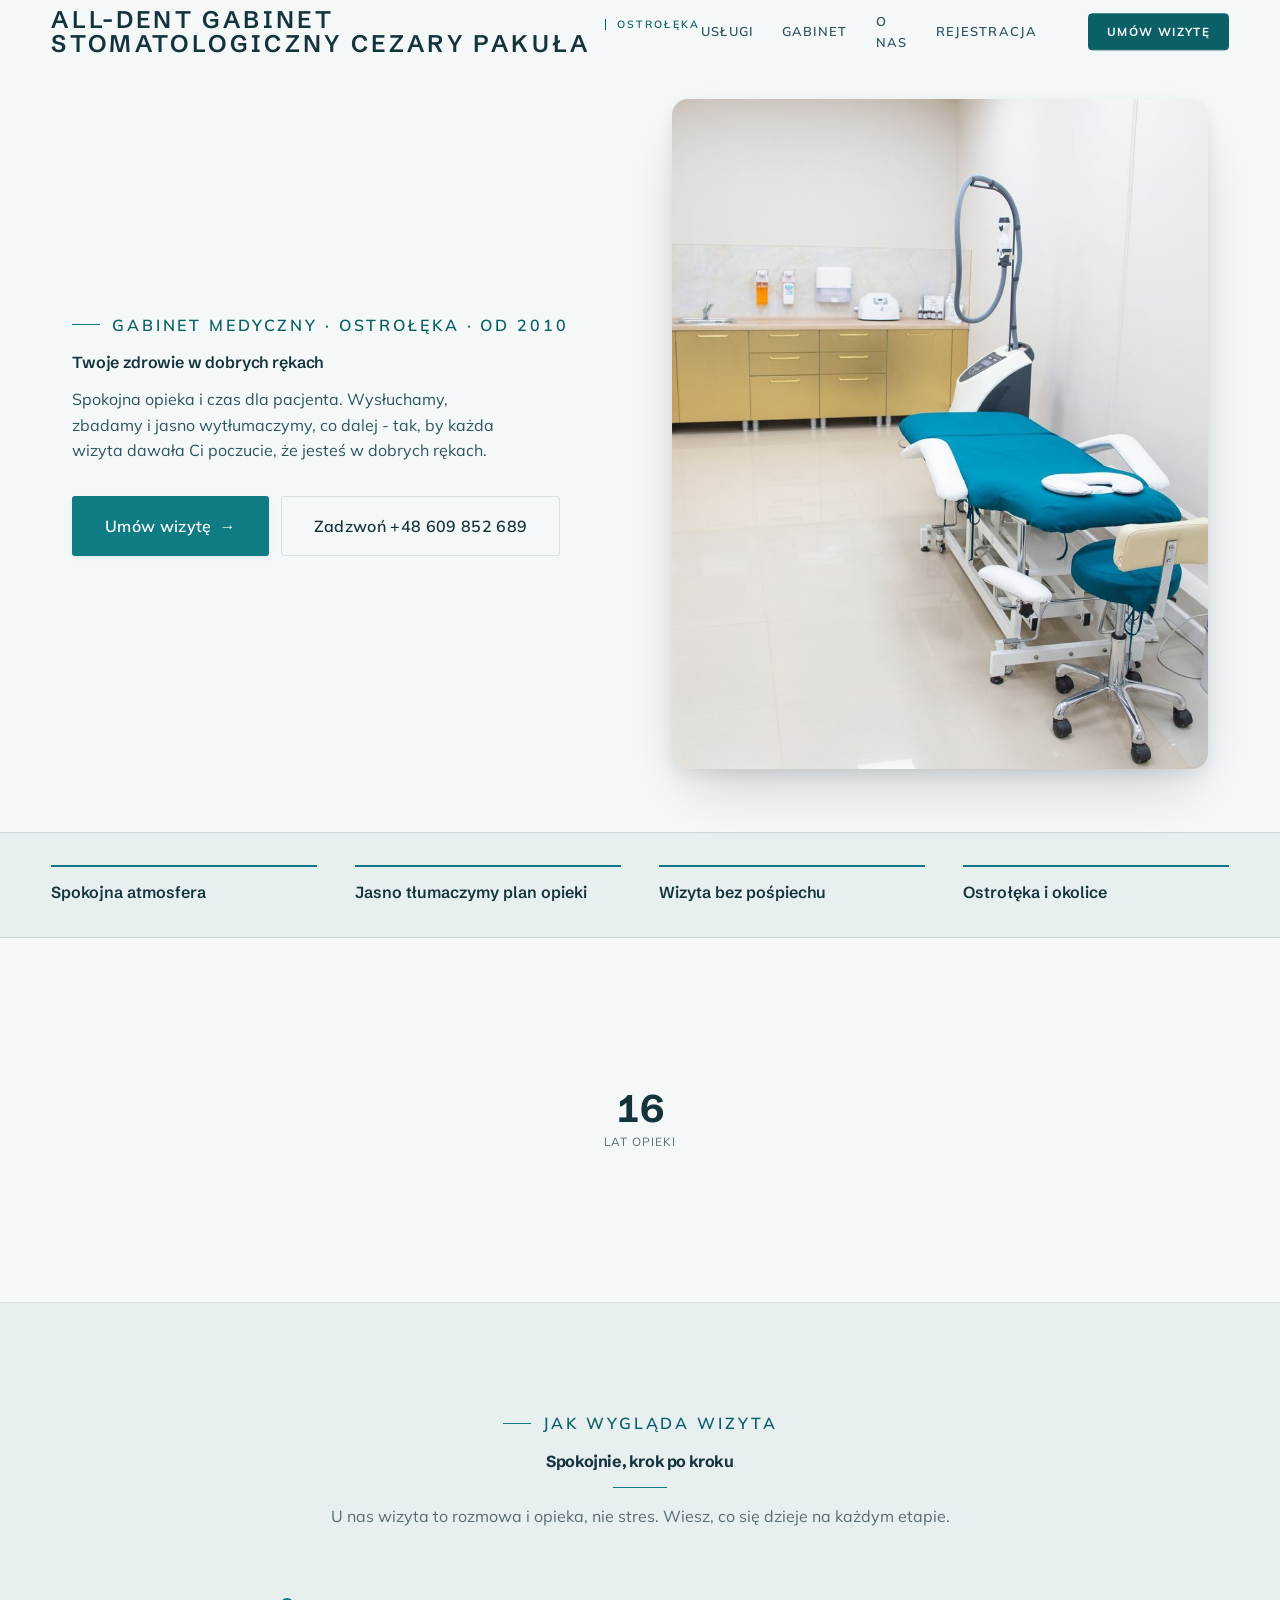
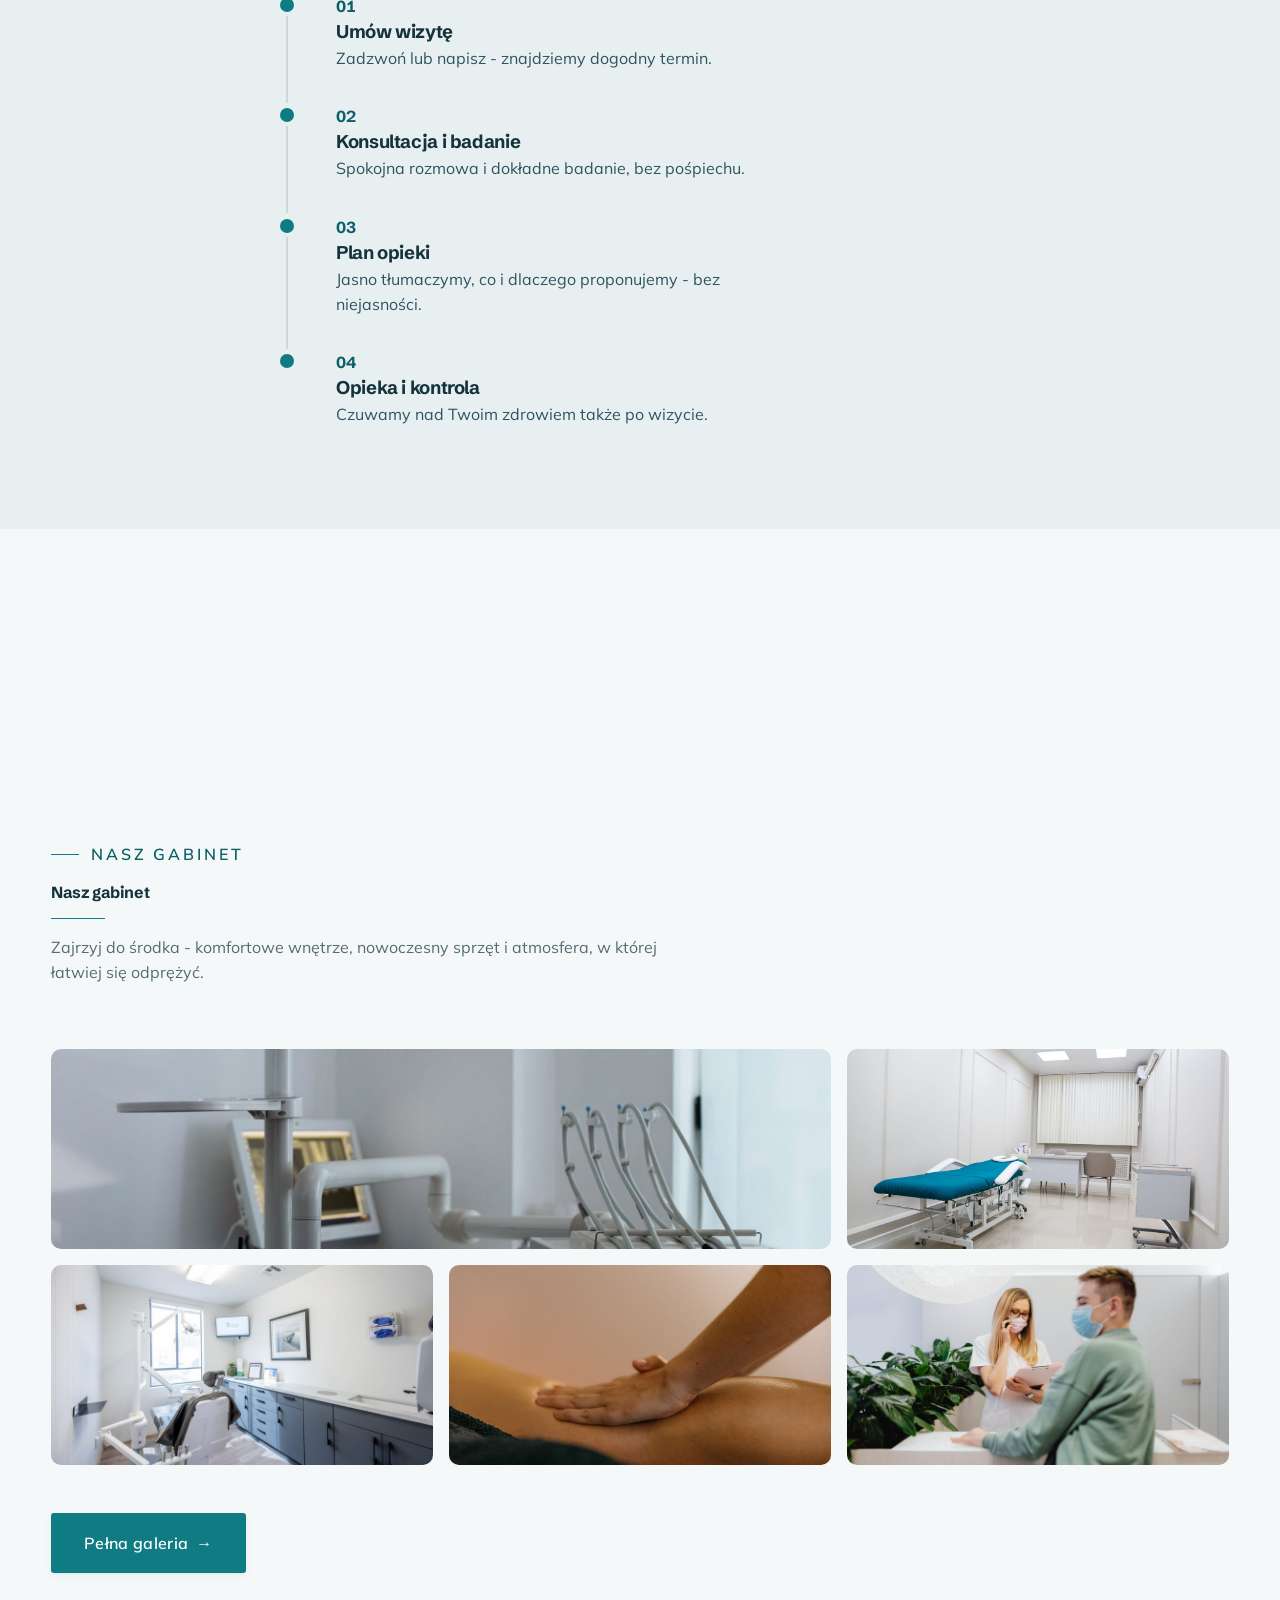
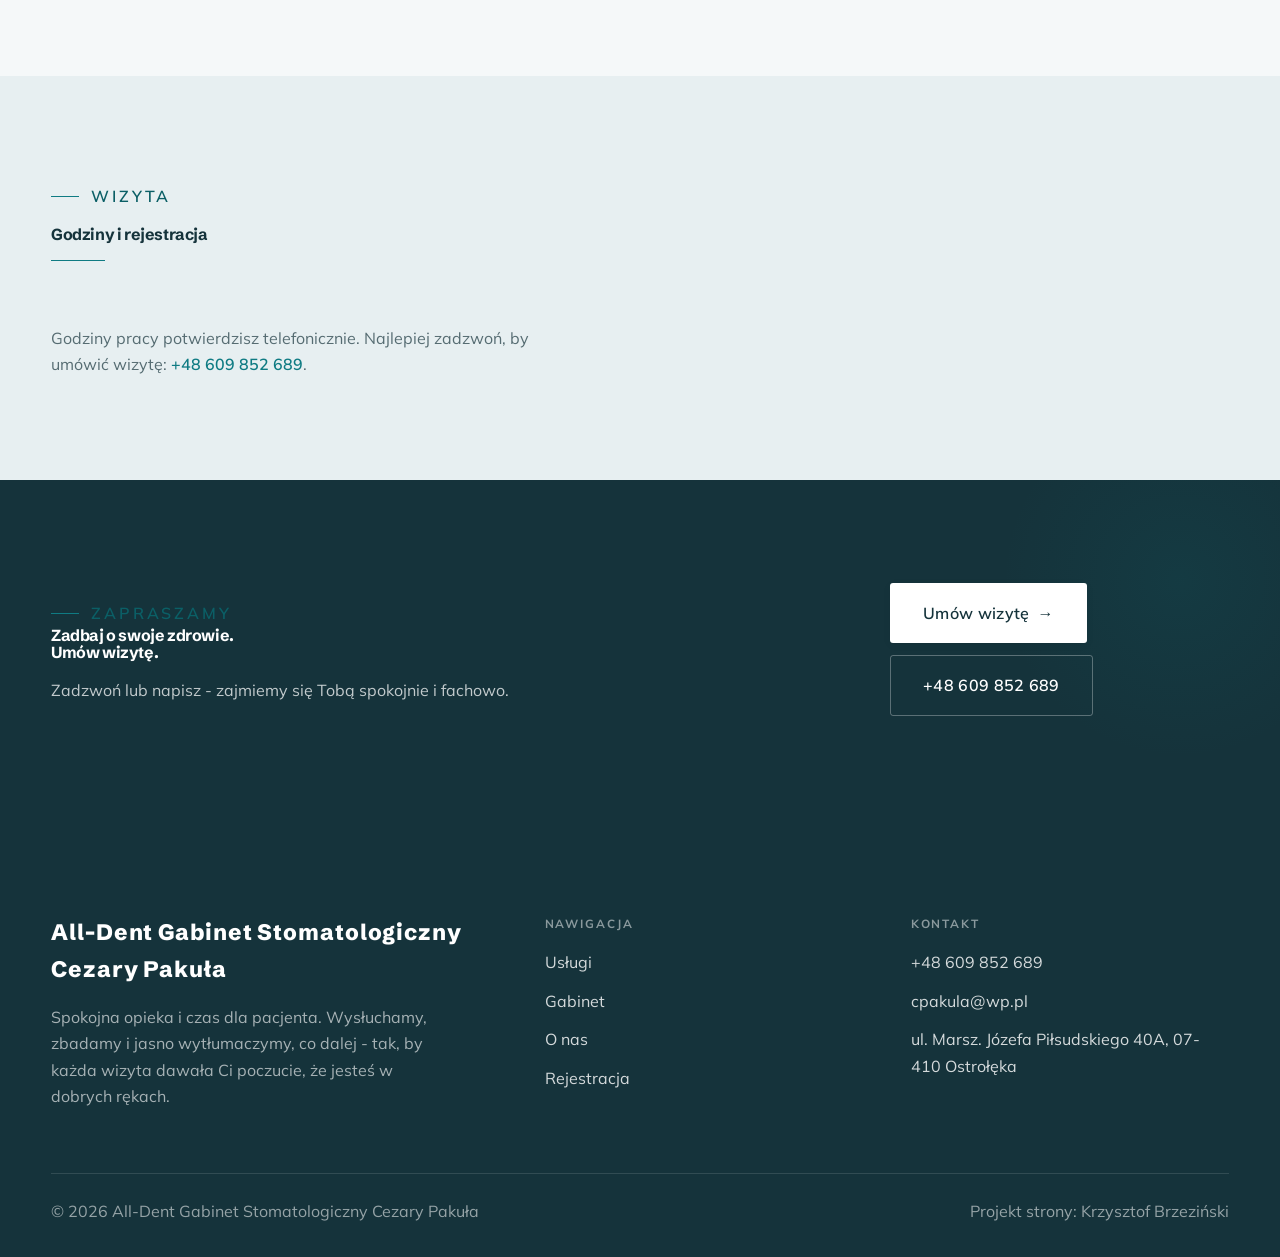
==== commit 82c3e7f2: "Demo All-Dent: świeży build + fix duplikatu galerii" ====
--- a/index.html
+++ b/index.html
@@ -3,8 +3,8 @@
 <head>
 <meta charset="UTF-8">
 <meta name="viewport" content="width=device-width, initial-scale=1.0">
-<title>All-Dent Gabinet Stomatologiczny - Gabinet stomatologiczny · Ostrołęka</title>
-<meta name="description" content="All-Dent Gabinet Stomatologiczny - gabinet stomatologiczny w Ostrołęce od 2010 roku. Stomatologia zachowawcza, estetyczna, protetyka, leczenie kanałowe i opieka nad dziećmi w spokojnej, dyskretnej atmosferze. Umów wizytę.">
+<title>All-Dent Gabinet Stomatologiczny Cezary Pakuła - Gabinet medyczny · Ostrołęka</title>
+<meta name="description" content="All-Dent Gabinet Stomatologiczny Cezary Pakuła - gabinet medyczny w trosce o Twoje zdrowie. Konsultacje, diagnostyka, leczenie i profilaktyka w spokojnej, dyskretnej atmosferze. Umów wizytę.">
 <link rel="preconnect" href="https://fonts.googleapis.com">
 <link rel="preconnect" href="https://fonts.gstatic.com" crossorigin>
 <link href="https://fonts.googleapis.com/css2?family=Schibsted+Grotesk:wght@500;600;700&family=Mulish:wght@400;500;600;700&display=swap" rel="stylesheet">
@@ -14,7 +14,7 @@
 
 <header class="nav">
   <div class="wrap nav-inner">
-    <a class="brand" href="index.html"><span class="name">All-Dent Gabinet Stomatologiczny</span><span class="sub">Ostrołęka</span></a>
+    <a class="brand" href="index.html"><span class="name">All-Dent Gabinet Stomatologiczny Cezary Pakuła</span><span class="sub">Ostrołęka</span></a>
     <nav class="nav-links">
       <a href="oferta.html">Usługi</a>
       <a href="realizacje.html">Gabinet</a>
@@ -27,14 +27,14 @@
 </header>
 
 <section class="hero-klinika">
-  <img class="hk-photo" src="img/hero.jpg" alt="All-Dent Gabinet Stomatologiczny">
+  <img class="hk-photo" src="img/hero.jpg" alt="All-Dent Gabinet Stomatologiczny Cezary Pakuła">
   <div class="hk-panel">
-      <span class="eyebrow">Gabinet stomatologiczny · Ostrołęka · od 2010</span>
+      <span class="eyebrow">Gabinet medyczny · Ostrołęka · od 2010</span>
       <h1 class="hk-title">Twoje zdrowie w dobrych rękach</h1>
-      <p class="hk-lead">W All-Dent leczymy zęby spokojnie i dokładnie, bez pośpiechu i bez stresu. Od 2010 roku dbamy o uśmiechy mieszkańców Ostrołęki - dorosłych i dzieci.</p>
+      <p class="hk-lead">Spokojna opieka i czas dla pacjenta. Wysłuchamy, zbadamy i jasno wytłumaczymy, co dalej - tak, by każda wizyta dawała Ci poczucie, że jesteś w dobrych rękach.</p>
       <div class="hk-actions">
         <a href="kontakt.html" class="btn btn-accent">Umów wizytę <span class="arr">→</span></a>
-        <a href="oferta.html" class="btn btn-ghost">Nasze usługi</a>
+        <a href="tel:+48609852689" class="btn btn-ghost">Zadzwoń +48 609 852 689</a>
       </div>
   </div>
 </section>
@@ -73,9 +73,6 @@
 <section class="gateways-band">
   <div class="wrap">
     <div class="gateways">
-      <a href="oferta.html" class="gateway reveal"><img src="img/g1.jpg" alt="Stomatologia zachowawcza" loading="lazy"><span class="g-ttl">Stomatologia zachowawcza</span></a>
-      <a href="oferta.html" class="gateway reveal"><img src="img/g2.jpg" alt="Protetyka" loading="lazy"><span class="g-ttl">Protetyka</span></a>
-      <a href="oferta.html" class="gateway reveal"><img src="img/g3.jpg" alt="Stomatologia estetyczna" loading="lazy"><span class="g-ttl">Stomatologia estetyczna</span></a>
     </div>
   </div>
 </section>
@@ -87,11 +84,11 @@
       <p>Zajrzyj do środka - komfortowe wnętrze, nowoczesny sprzęt i atmosfera, w której łatwiej się odprężyć.</p>
     </div>
     <div class="gallery">
-      <div class="tile t-two3 reveal"><img src="img/g4.jpg" alt="Precyzyjne leczenie" loading="lazy"><div class="cap">Precyzyjne leczenie</div></div>
-      <div class="tile t-third reveal"><img src="img/g5.jpg" alt="Rejestracja i konsultacja" loading="lazy"><div class="cap">Rejestracja i konsultacja</div></div>
-      <div class="tile t-third reveal"><img src="img/g6.jpg" alt="Wizyta bez stresu" loading="lazy"><div class="cap">Wizyta bez stresu</div></div>
-      <div class="tile t-third reveal"><img src="img/g7.jpg" alt="All-Dent Gabinet Stomatologiczny" loading="lazy"></div>
-      <div class="tile t-third reveal"><img src="img/g8.jpg" alt="All-Dent Gabinet Stomatologiczny" loading="lazy"></div>
+      <div class="tile t-two3 reveal"><img src="img/g1.jpg" alt="Gabinet zabiegowy" loading="lazy"><div class="cap">Gabinet zabiegowy</div></div>
+      <div class="tile t-third reveal"><img src="img/g2.jpg" alt="Nowoczesny sprzęt" loading="lazy"><div class="cap">Nowoczesny sprzęt</div></div>
+      <div class="tile t-third reveal"><img src="img/g3.jpg" alt="Poczekalnia" loading="lazy"><div class="cap">Poczekalnia</div></div>
+      <div class="tile t-third reveal"><img src="img/g4.jpg" alt="Komfortowe wnętrze" loading="lazy"><div class="cap">Komfortowe wnętrze</div></div>
+      <div class="tile t-third reveal"><img src="img/g5.jpg" alt="Stanowisko pracy" loading="lazy"><div class="cap">Stanowisko pracy</div></div>
     </div>
     <div style="margin-top:var(--space-7)" class="reveal"><a href="realizacje.html" class="btn btn-accent">Pełna galeria <span class="arr">→</span></a></div>
   </div>
@@ -102,7 +99,7 @@
       <span class="eyebrow">Wizyta</span>
       <h2>Godziny i rejestracja</h2>
     </div>
-    <p class="reveal" style="color:var(--muted);max-width:48ch">Godziny pracy potwierdzisz telefonicznie.</p>
+    <p class="reveal" style="color:var(--muted);max-width:48ch">Godziny pracy potwierdzisz telefonicznie. Najlepiej zadzwoń, by umówić wizytę: <a href="tel:+48609852689" style="color:var(--accent);font-weight:600">+48 609 852 689</a>.</p>
   </div>
 </section>
 <section class="cta">
@@ -114,6 +111,7 @@
     </div>
     <div class="cta-actions reveal">
       <a href="kontakt.html" class="btn btn-light">Umów wizytę <span class="arr">→</span></a>
+      <a href="tel:+48609852689" class="btn btn-ghost" style="color:#fff;border-color:rgba(255,255,255,.3)">+48 609 852 689</a>
     </div>
   </div>
 </section>
@@ -122,7 +120,7 @@
   <div class="wrap">
     <div class="foot-grid">
       <div class="foot-brand">
-        <div class="name">All-Dent Gabinet Stomatologiczny</div>
+        <div class="name">All-Dent Gabinet Stomatologiczny Cezary Pakuła</div>
         <p>Spokojna opieka i czas dla pacjenta. Wysłuchamy, zbadamy i jasno wytłumaczymy, co dalej - tak, by każda wizyta dawała Ci poczucie, że jesteś w dobrych rękach.</p>
       </div>
       <div class="foot-col">
@@ -134,16 +132,18 @@
       </div>
       <div class="foot-col">
         <h4>Kontakt</h4>
-        <p>ul. Piłsudskiego 40A<br>07-410 Ostrołęka</p>
+        <a href="tel:+48609852689">+48 609 852 689</a>
+        <a href="mailto:cpakula@wp.pl">cpakula@wp.pl</a>
+        <p>ul. Marsz. Józefa Piłsudskiego 40A, 07-410 Ostrołęka</p>
       </div>
     </div>
     <div class="foot-bot">
-      <span>© 2026 All-Dent Gabinet Stomatologiczny</span>
+      <span>© 2026 All-Dent Gabinet Stomatologiczny Cezary Pakuła</span>
       <span>Projekt strony: Krzysztof Brzeziński</span>
     </div>
   </div>
 </footer>
-<div class="sticky-reserve"><a class="sr-book" href="kontakt.html">Umów wizytę</a></div>
+<div class="sticky-reserve"><a class="sr-book" href="kontakt.html">Umów wizytę</a><a class="sr-call" href="tel:+48609852689" aria-label="Zadzwoń"><svg class="ico-tel" width="16" height="16" viewBox="0 0 24 24" fill="none" aria-hidden="true"><path d="M6.6 10.8a15.5 15.5 0 0 0 6.6 6.6l2.2-2.2a1 1 0 0 1 1-.24 11.4 11.4 0 0 0 3.6.58 1 1 0 0 1 1 1V20a1 1 0 0 1-1 1A17 17 0 0 1 3 4a1 1 0 0 1 1-1h3.5a1 1 0 0 1 1 1c0 1.25.2 2.46.58 3.6a1 1 0 0 1-.25 1l-2.23 2.2Z" fill="currentColor"/></svg></a></div>
 
 <script src="assets/main.js"></script>
 </body>
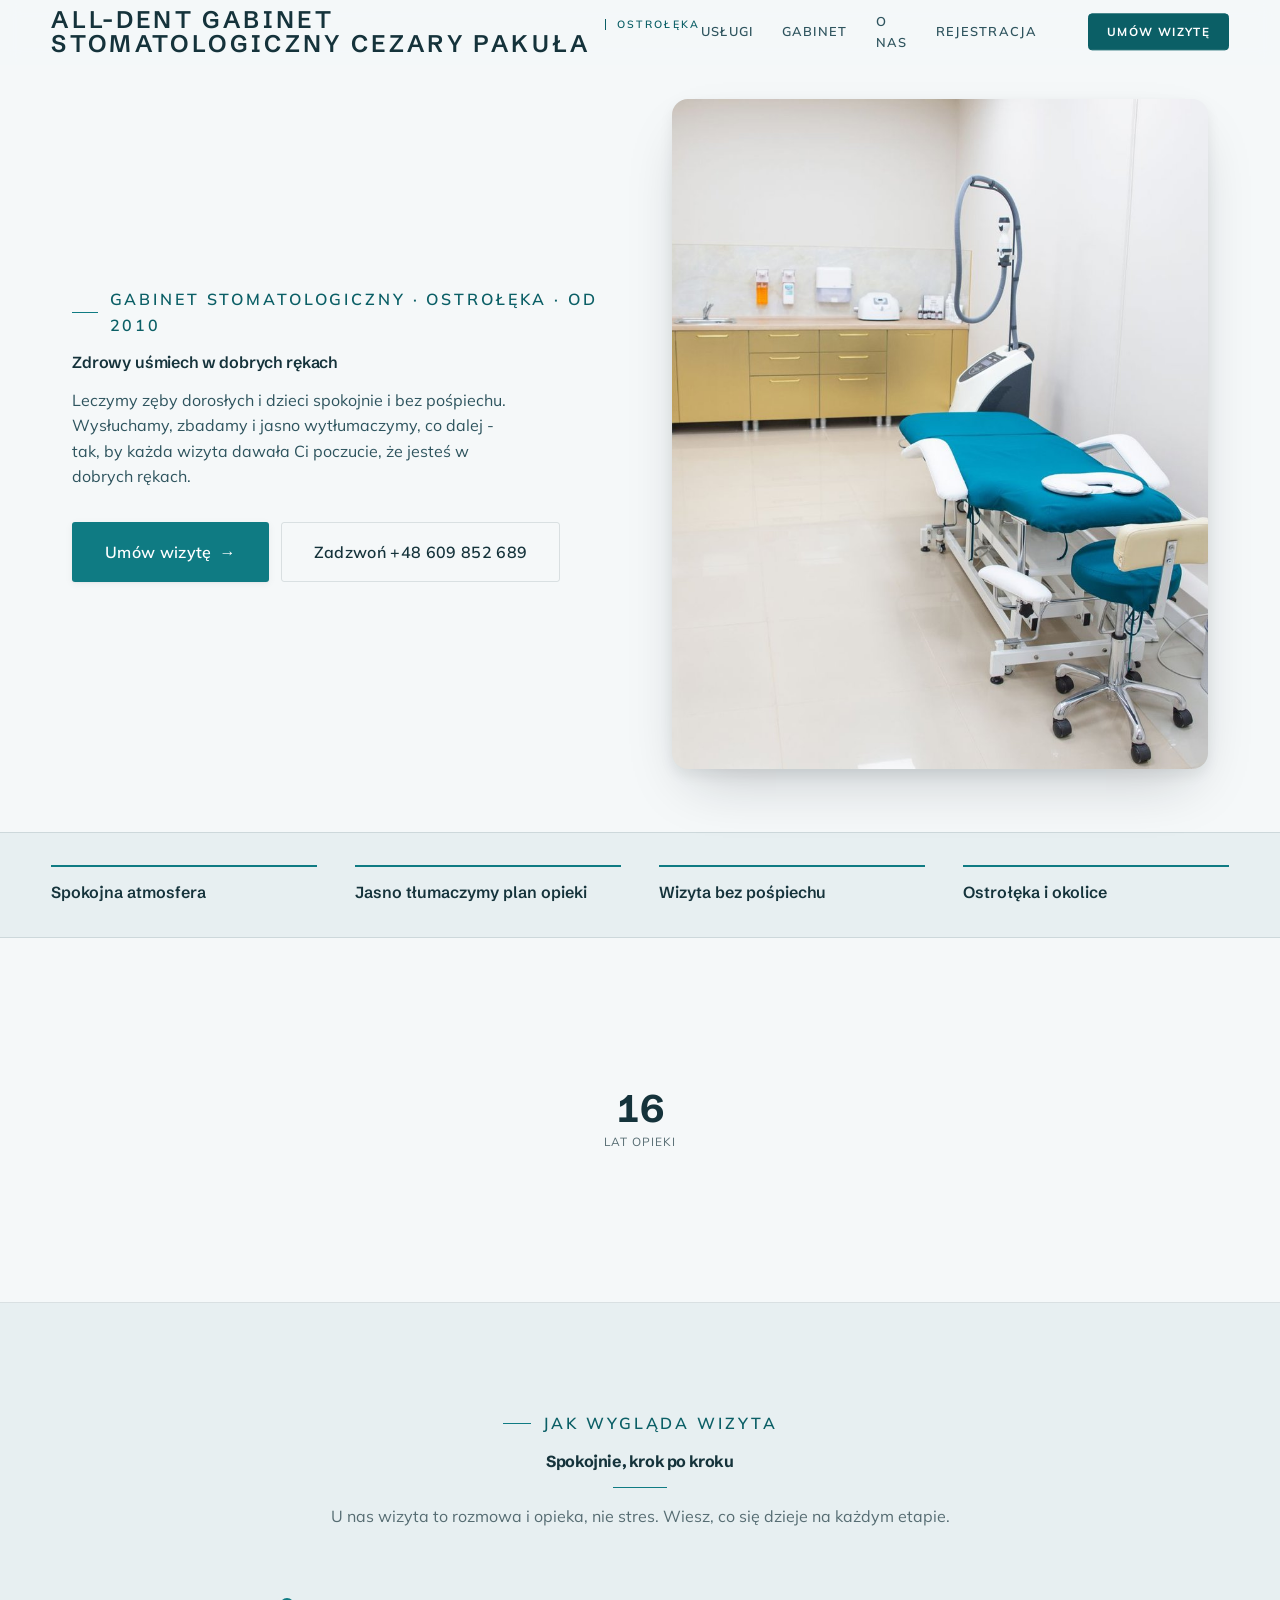
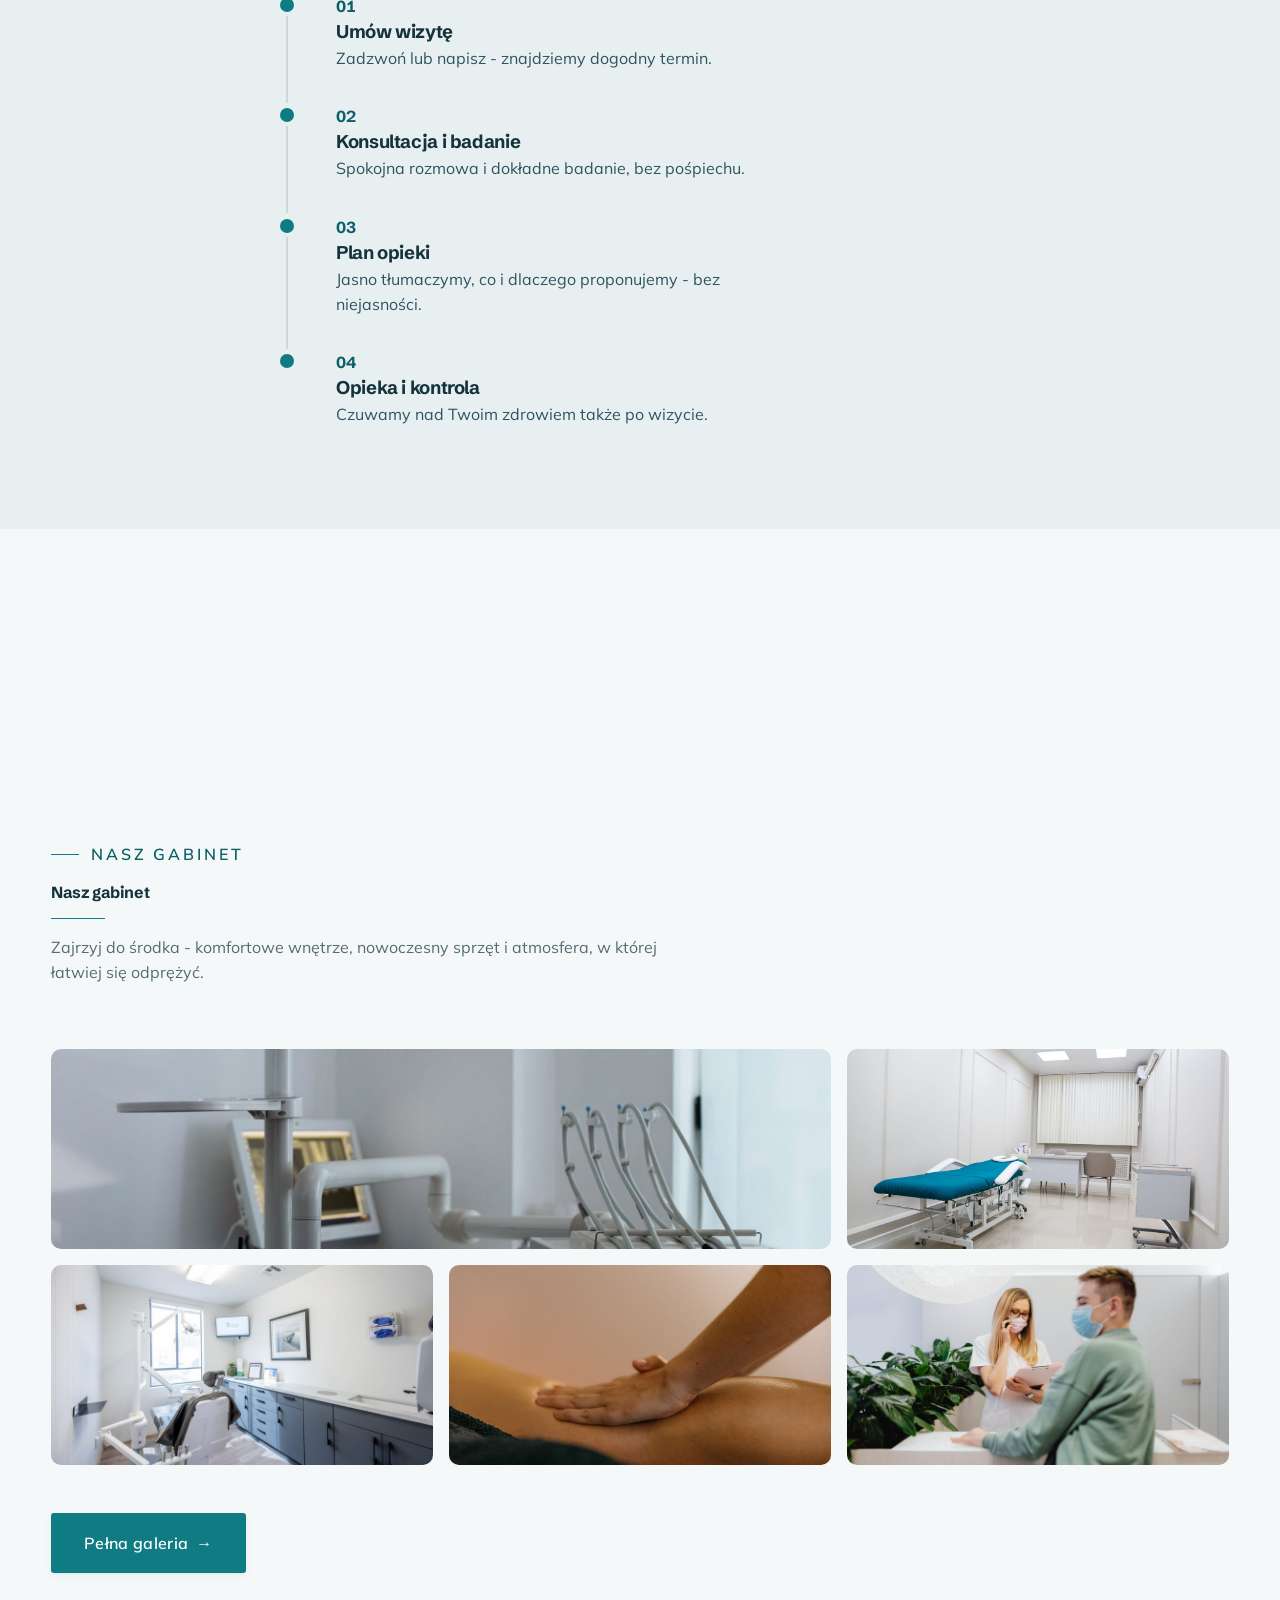
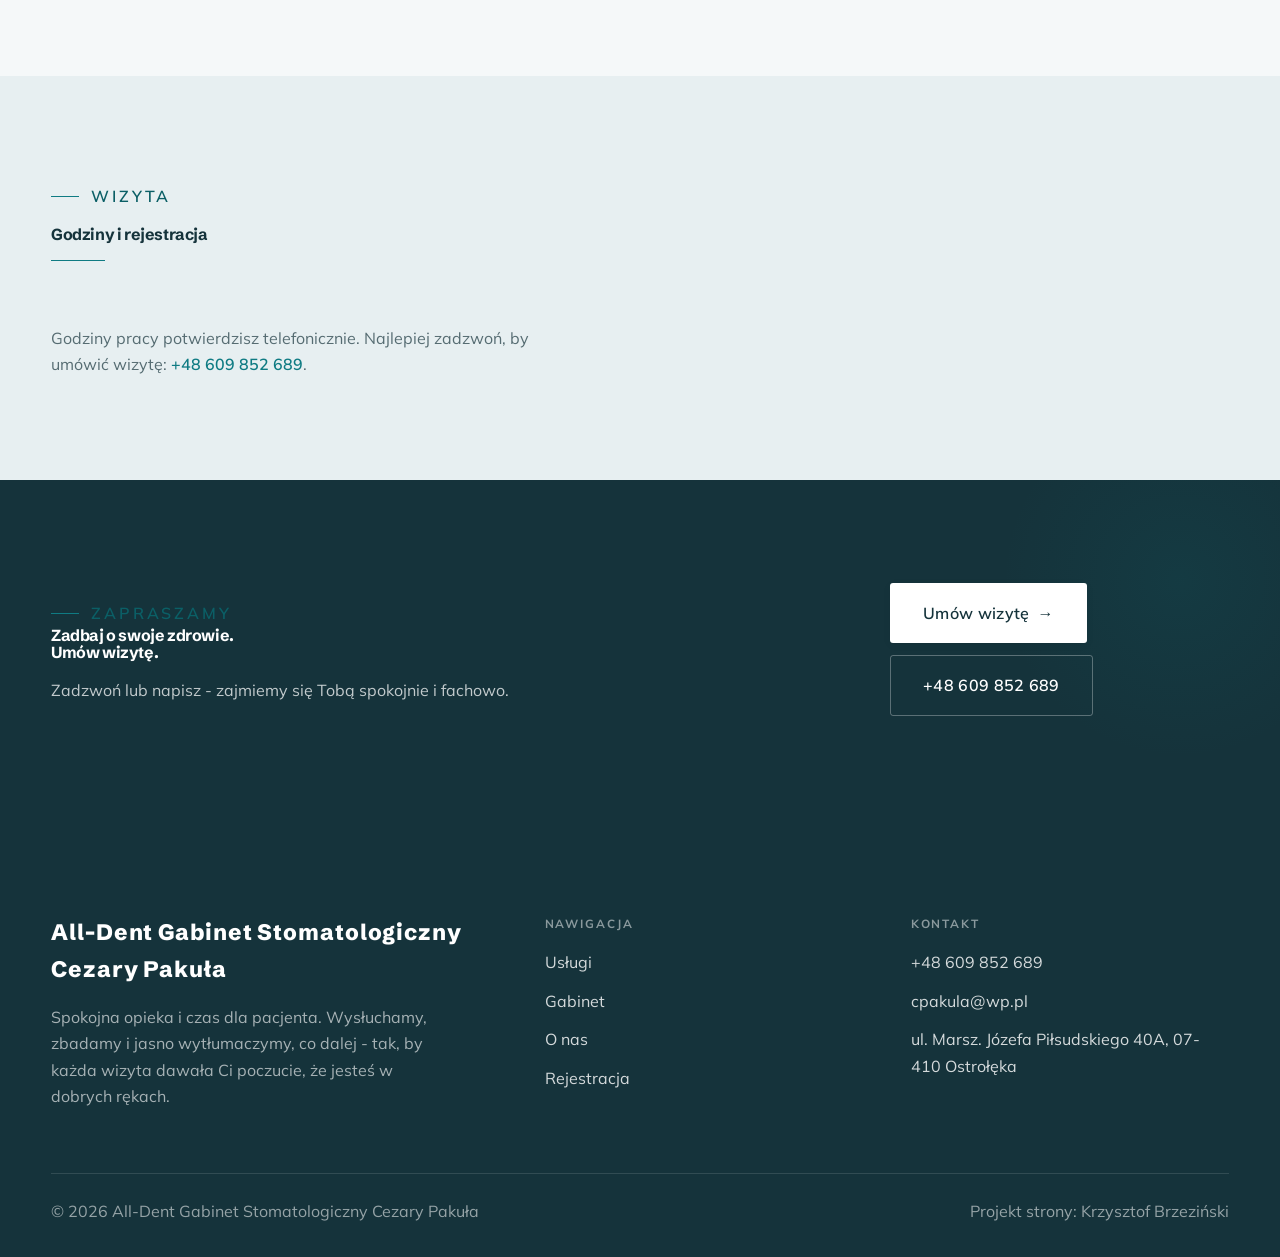
==== commit 347e18ef: "All-Dent: realne usługi stomatologiczne + branża w hero/meta (nie generyk kliniki)" ====
--- a/index.html
+++ b/index.html
@@ -3,8 +3,8 @@
 <head>
 <meta charset="UTF-8">
 <meta name="viewport" content="width=device-width, initial-scale=1.0">
-<title>All-Dent Gabinet Stomatologiczny Cezary Pakuła - Gabinet medyczny · Ostrołęka</title>
-<meta name="description" content="All-Dent Gabinet Stomatologiczny Cezary Pakuła - gabinet medyczny w trosce o Twoje zdrowie. Konsultacje, diagnostyka, leczenie i profilaktyka w spokojnej, dyskretnej atmosferze. Umów wizytę.">
+<title>All-Dent Gabinet Stomatologiczny Cezary Pakuła - Gabinet stomatologiczny · Ostrołęka</title>
+<meta name="description" content="All-Dent Gabinet Stomatologiczny Cezary Pakuła - gabinet stomatologiczny w trosce o Twoje zdrowie. Konsultacje, diagnostyka, leczenie i profilaktyka w spokojnej, dyskretnej atmosferze. Umów wizytę.">
 <link rel="preconnect" href="https://fonts.googleapis.com">
 <link rel="preconnect" href="https://fonts.gstatic.com" crossorigin>
 <link href="https://fonts.googleapis.com/css2?family=Schibsted+Grotesk:wght@500;600;700&family=Mulish:wght@400;500;600;700&display=swap" rel="stylesheet">
@@ -29,9 +29,9 @@
 <section class="hero-klinika">
   <img class="hk-photo" src="img/hero.jpg" alt="All-Dent Gabinet Stomatologiczny Cezary Pakuła">
   <div class="hk-panel">
-      <span class="eyebrow">Gabinet medyczny · Ostrołęka · od 2010</span>
-      <h1 class="hk-title">Twoje zdrowie w dobrych rękach</h1>
-      <p class="hk-lead">Spokojna opieka i czas dla pacjenta. Wysłuchamy, zbadamy i jasno wytłumaczymy, co dalej - tak, by każda wizyta dawała Ci poczucie, że jesteś w dobrych rękach.</p>
+      <span class="eyebrow">Gabinet stomatologiczny · Ostrołęka · od 2010</span>
+      <h1 class="hk-title">Zdrowy uśmiech w dobrych rękach</h1>
+      <p class="hk-lead">Leczymy zęby dorosłych i dzieci spokojnie i bez pośpiechu. Wysłuchamy, zbadamy i jasno wytłumaczymy, co dalej - tak, by każda wizyta dawała Ci poczucie, że jesteś w dobrych rękach.</p>
       <div class="hk-actions">
         <a href="kontakt.html" class="btn btn-accent">Umów wizytę <span class="arr">→</span></a>
         <a href="tel:+48609852689" class="btn btn-ghost">Zadzwoń +48 609 852 689</a>
